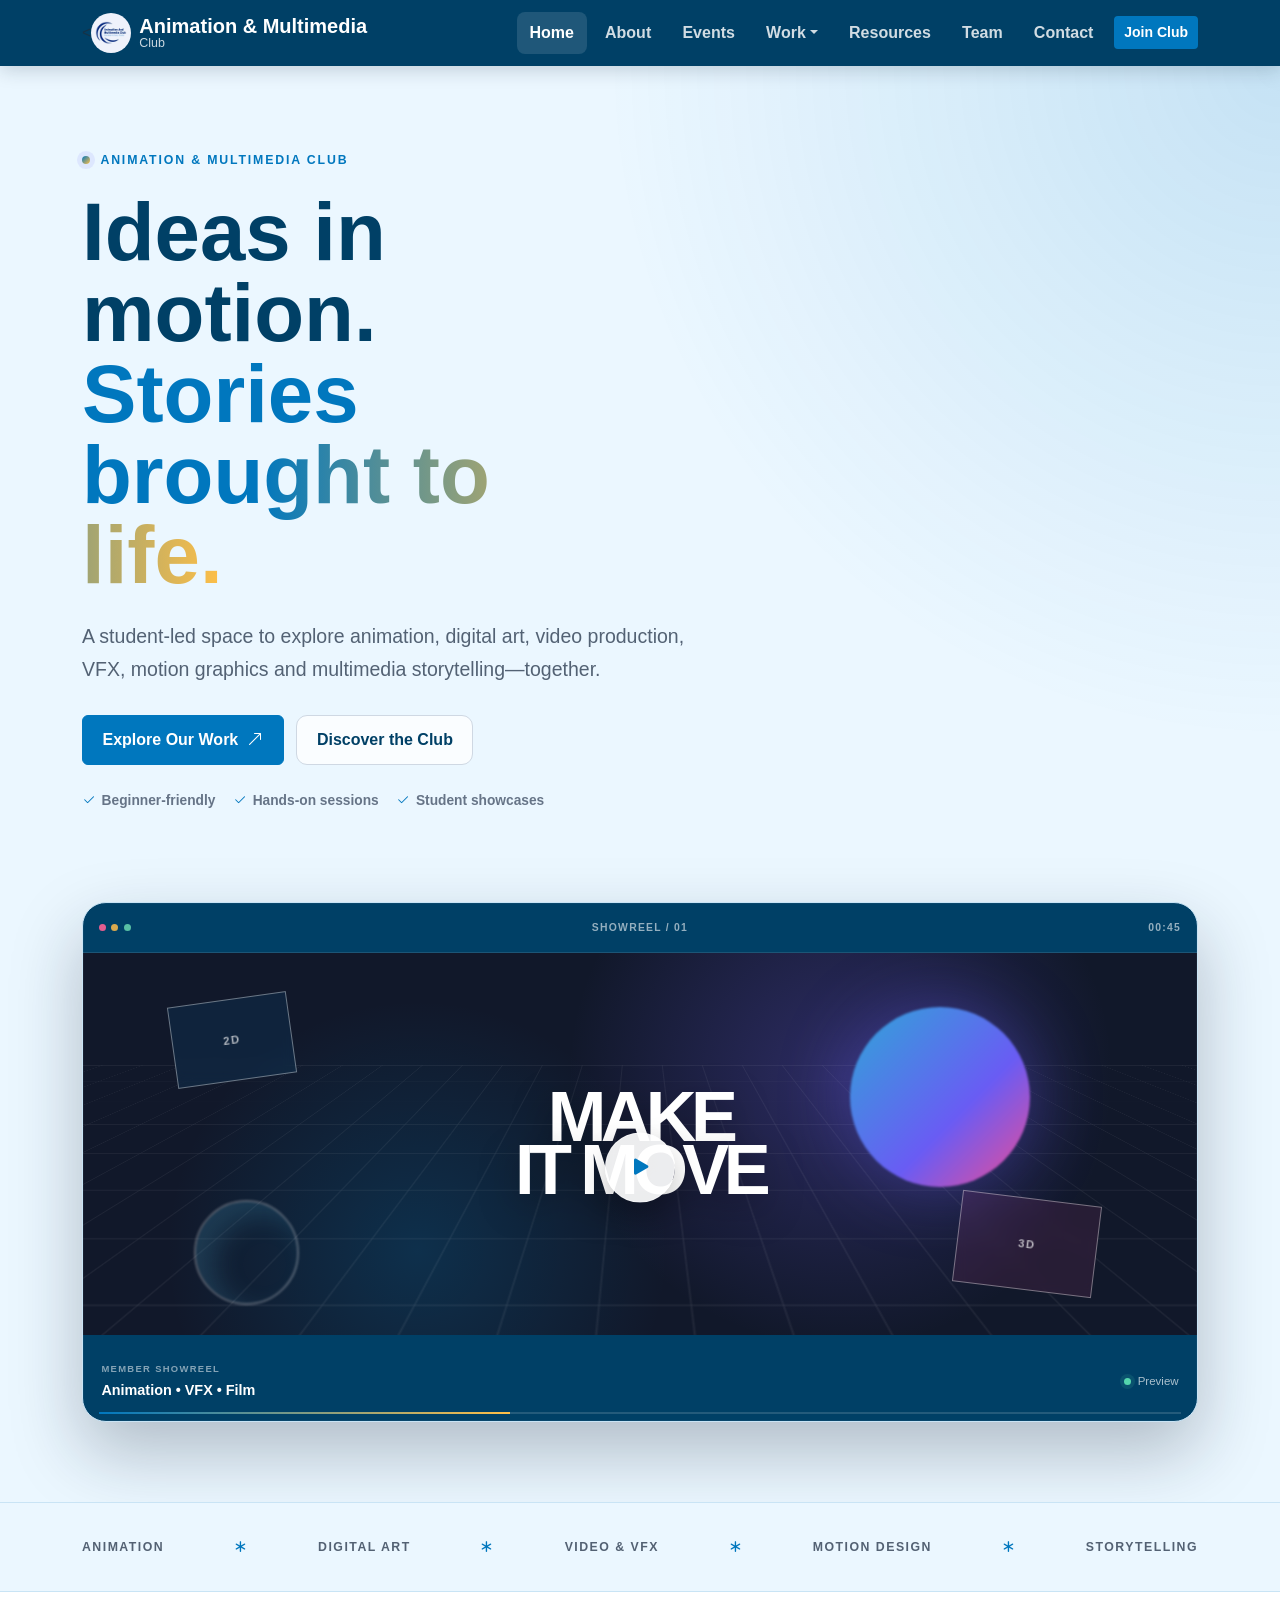
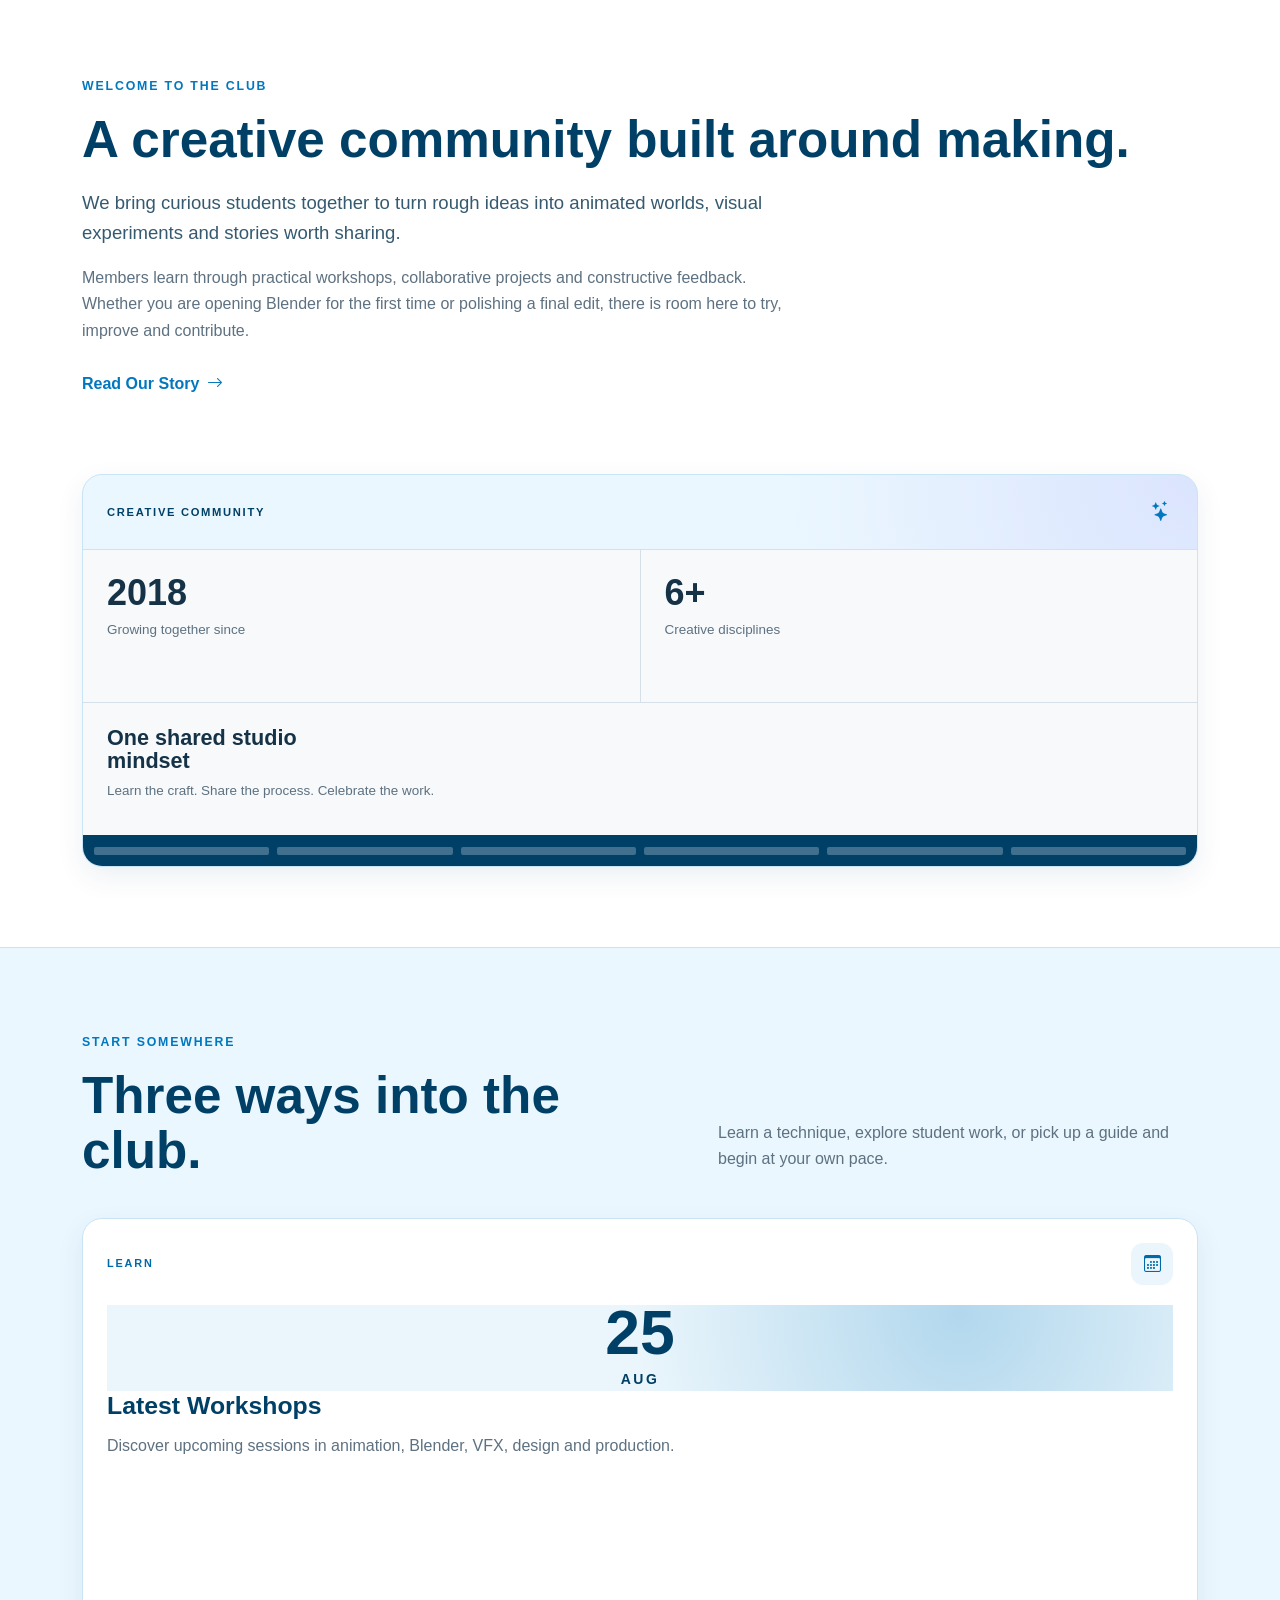
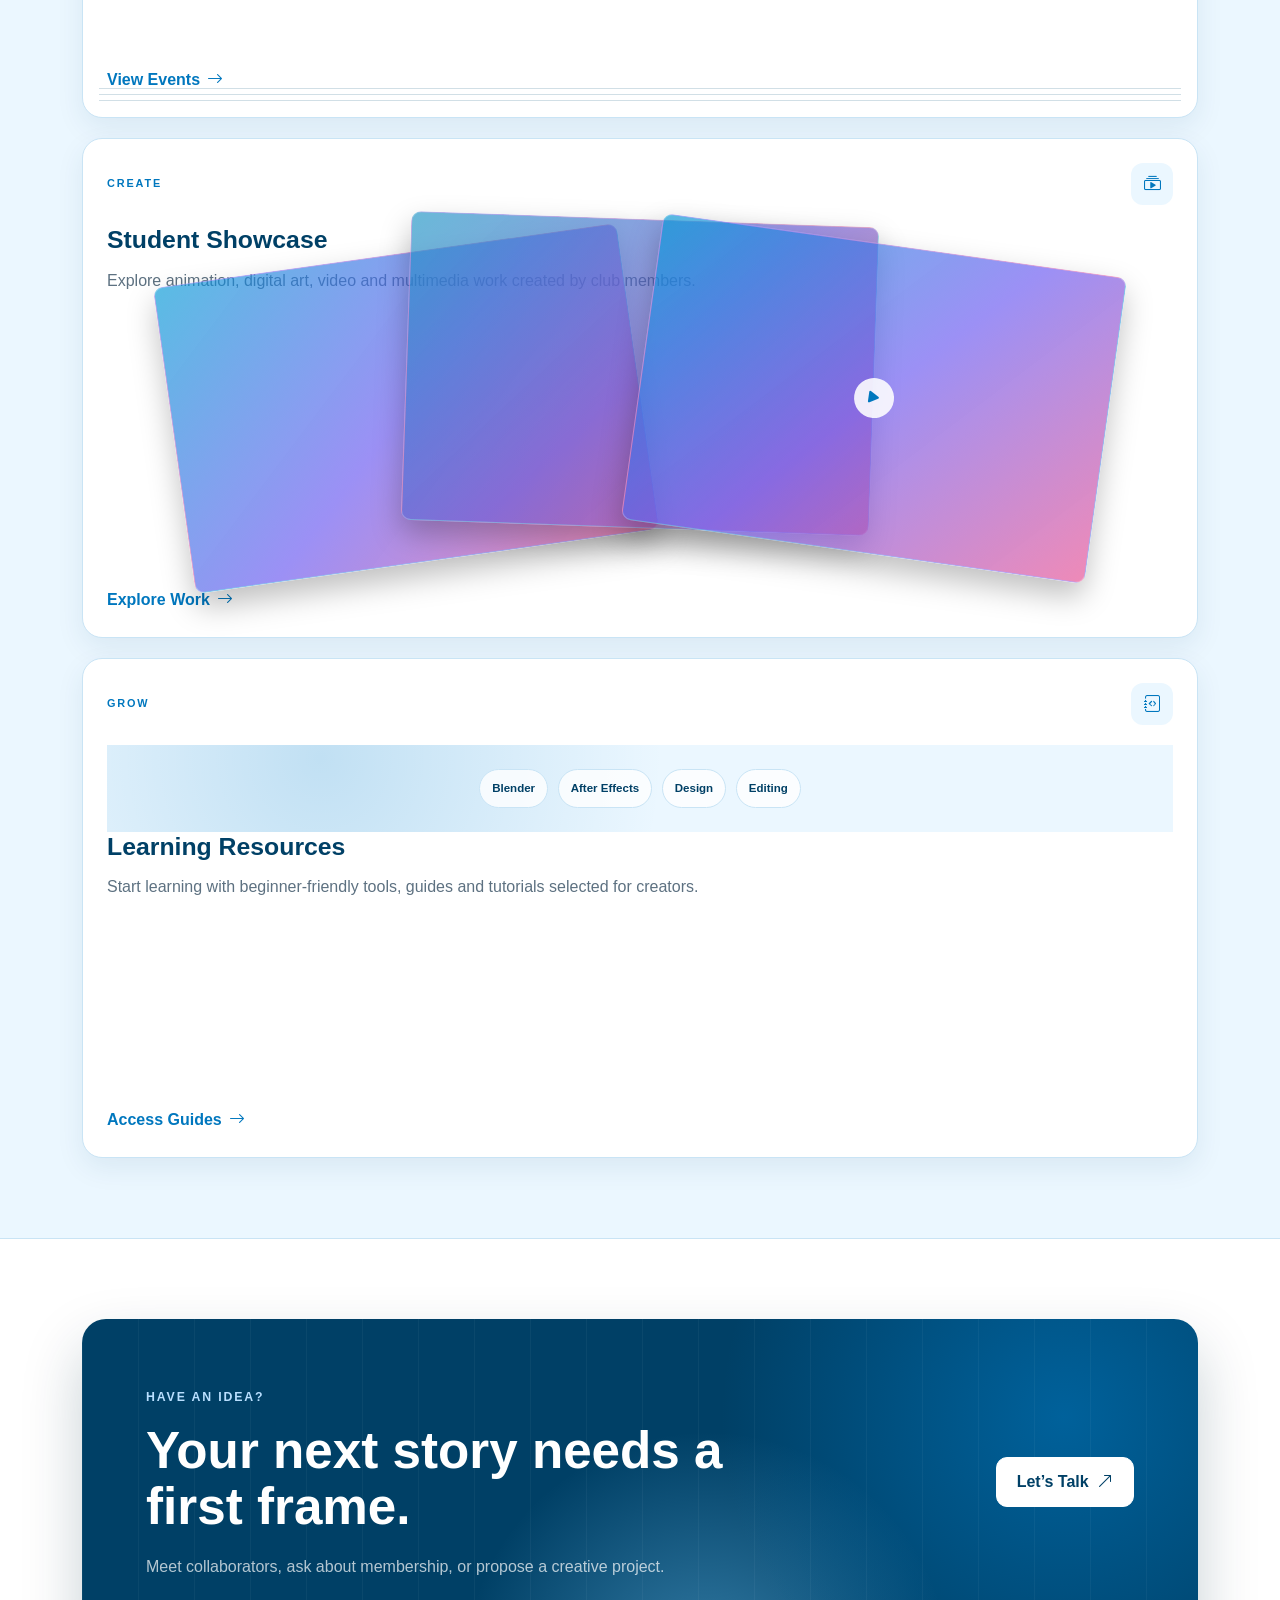
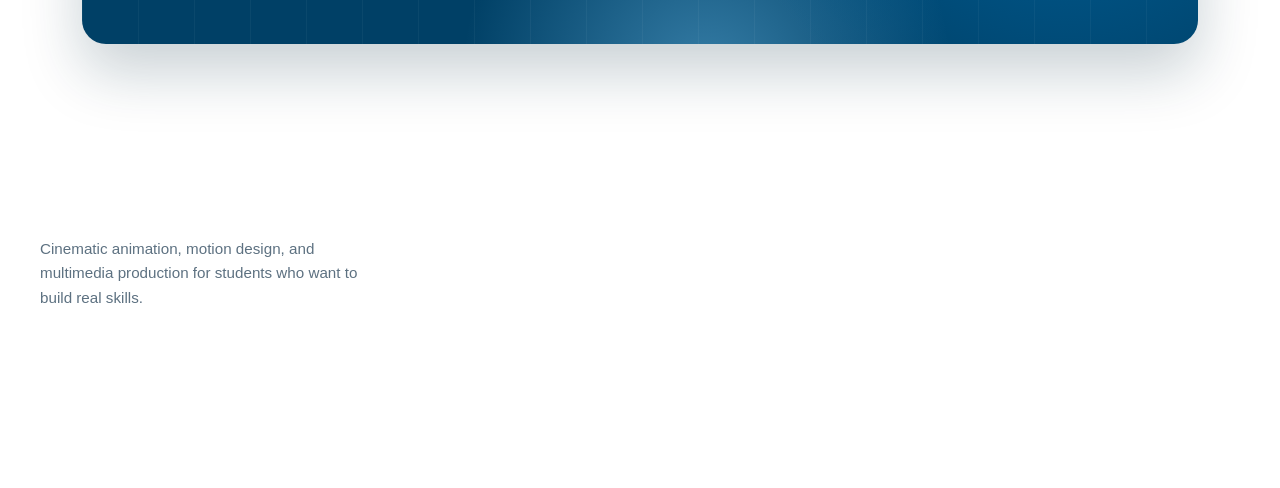
==== index.html @ a6edb726 "Rename homepage.html to index.html" ====
<!doctype html>
<html lang="en">

<head>
  <meta charset="utf-8">
  <meta name="viewport" content="width=device-width, initial-scale=1">
  <meta name="description" content="Create, learn, collaborate and showcase with the Animation & Multimedia Club.">
  <meta name="theme-color" content="#092d40">
  <title>Animation & Multimedia Club | Home</title>

  <link href="https://cdn.jsdelivr.net/npm/bootstrap@5.3.8/dist/css/bootstrap.min.css" rel="stylesheet">
  <link rel="stylesheet" href="https://cdn.jsdelivr.net/npm/bootstrap-icons@1.13.1/font/bootstrap-icons.min.css">
  <link rel="stylesheet" href="css/style.css">
</head>

<body class="member-a-page" data-page="home">
  <a class="skip-link" href="#main-content">Skip to main content</a>

 <body data-page="team">
  <nav class="navbar navbar-expand-lg navbar-dark club-navbar sticky-top">
    <div class="container">
      <<a class="navbar-brand d-flex align-items-center gap-2" href="homepage.html">
        <img src="images/logo.jpeg" alt="Logo"
          style="height: 40px; width: 40px; border-radius: 50%; object-fit: cover;">
        <span><strong>Animation &amp; Multimedia</strong><small class="d-block">Club</small></span>
        </a>

        <button class="navbar-toggler" type="button" data-bs-toggle="collapse" data-bs-target="#mainNavbar"
          aria-controls="mainNavbar" aria-expanded="false" aria-label="Toggle navigation">
          <span class="navbar-toggler-icon"></span>
        </button>
        <div class="collapse navbar-collapse" id="mainNavbar">
          <ul class="navbar-nav ms-auto align-items-lg-center">
            <li class="nav-item"><a class="nav-link active" aria-current="page" href="homepage.html">Home</a></li>
            <li class="nav-item"><a class="nav-link" href="about.html">About</a></li>
            <li class="nav-item"><a class="nav-link" href="events.html">Events</a></li>

            <li class="nav-item dropdown">
              <a class="nav-link dropdown-toggle" href="#" role="button" data-bs-toggle="dropdown"
                aria-expanded="false">Work</a>
              <ul class="dropdown-menu">
                <li><a class="dropdown-item" href="gallery.html">Gallery</a></li>
                <li><a class="dropdown-item" href="showcase.html">Showcase</a></li>
                <li><a class="dropdown-item" href="projects.html">Projects</a></li>
                <li><a class="dropdown-item" href="design.html">Design</a></li>
              </ul>
            </li>

            <li class="nav-item"><a class="nav-link" href="resources.html">Resources</a></li>
            <li class="nav-item"><a class="nav-link" href="team.html">Team</a></li>
            <li class="nav-item"><a class="nav-link" href="contact.html">Contact</a></li>
            <li class="nav-item ms-lg-2">
              <a class="btn btn-accent btn-sm" href="joinClub.html">Join Club</a>
            </li>
          </ul>
        </div>
    </div>
  </nav>

  <main id="main-content">
    <header class="home-hero">
      <div class="container hero-grid">
        <div class="hero-copy ma-reveal">
          <span class="ma-eyebrow"><span class="eyebrow-dot" aria-hidden="true"></span> Animation &amp; Multimedia
            Club</span>
          <h1>Ideas in motion.<br><span class="gradient-ink">Stories brought to life.</span></h1>
          <p class="hero-lede">A student-led space to explore animation, digital art, video production, VFX, motion
            graphics and multimedia storytelling—together.</p>
          <div class="hero-actions">
            <a class="btn ma-btn-primary" href="gallery.html">Explore Our Work <i class="bi bi-arrow-up-right"
                aria-hidden="true"></i></a>
            <a class="btn ma-btn-secondary" href="about.html">Discover the Club</a>
          </div>
          <ul class="hero-pill-list" aria-label="What the club offers">
            <li><i class="bi bi-check2" aria-hidden="true"></i> Beginner-friendly</li>
            <li><i class="bi bi-check2" aria-hidden="true"></i> Hands-on sessions</li>
            <li><i class="bi bi-check2" aria-hidden="true"></i> Student showcases</li>
          </ul>
        </div>

        <div class="showreel-shell ma-reveal" aria-label="Club showreel preview">
          <div class="showreel-topbar">
            <div class="window-dots" aria-hidden="true"><span></span><span></span><span></span></div>
            <span>SHOWREEL / 01</span>
            <span>00:45</span>
          </div>
          <div class="showreel-stage" aria-hidden="true">
            <div class="stage-grid"></div>
            <div class="motion-orb motion-orb-one"></div>
            <div class="motion-orb motion-orb-two"></div>
            <div class="motion-frame motion-frame-one"><span>2D</span></div>
            <div class="motion-frame motion-frame-two"><span>3D</span></div>
            <div class="motion-title">MAKE<br>IT MOVE</div>
          </div>
          <button class="showreel-play" type="button" data-bs-toggle="modal" data-bs-target="#showreelModal"
            aria-label="Open showreel preview">
            <i class="bi bi-play-fill" aria-hidden="true"></i>
          </button>
          <div class="showreel-caption">
            <div>
              <span class="caption-label">MEMBER SHOWREEL</span>
              <strong>Animation • VFX • Film</strong>
            </div>
            <span class="showreel-status"><span aria-hidden="true"></span> Preview</span>
          </div>
          <div class="showreel-progress" aria-hidden="true"><span></span></div>
        </div>
      </div>
    </header>

    <section class="discipline-band" aria-label="Creative disciplines">
      <div class="container discipline-list">
        <span>Animation</span><i class="bi bi-asterisk" aria-hidden="true"></i>
        <span>Digital Art</span><i class="bi bi-asterisk" aria-hidden="true"></i>
        <span>Video &amp; VFX</span><i class="bi bi-asterisk" aria-hidden="true"></i>
        <span>Motion Design</span><i class="bi bi-asterisk" aria-hidden="true"></i>
        <span>Storytelling</span>
      </div>
    </section>

    <section class="ma-section club-intro" aria-labelledby="intro-title">
      <div class="container intro-grid">
        <div class="intro-copy ma-reveal">
          <span class="ma-eyebrow">Welcome to the club</span>
          <h2 id="intro-title">A creative community built around making.</h2>
          <p class="intro-lead">We bring curious students together to turn rough ideas into animated worlds, visual
            experiments and stories worth sharing.</p>
          <p>Members learn through practical workshops, collaborative projects and constructive feedback. Whether you
            are opening Blender for the first time or polishing a final edit, there is room here to try, improve and
            contribute.</p>
          <a class="ma-text-link" href="about.html">Read Our Story <i class="bi bi-arrow-right"
              aria-hidden="true"></i></a>
        </div>

        <div class="story-panel ma-reveal" aria-label="Club at a glance">
          <div class="story-panel-heading">
            <span>CREATIVE COMMUNITY</span>
            <i class="bi bi-stars" aria-hidden="true"></i>
          </div>
          <div class="story-stat-grid">
            <div class="story-stat">
              <strong>2018</strong>
              <span>Growing together since</span>
            </div>
            <div class="story-stat">
              <strong>6+</strong>
              <span>Creative disciplines</span>
            </div>
            <div class="story-stat story-stat-wide">
              <strong>One shared studio mindset</strong>
              <span>Learn the craft. Share the process. Celebrate the work.</span>
            </div>
          </div>
          <div class="story-filmstrip" aria-hidden="true">
            <span></span><span></span><span></span><span></span><span></span><span></span>
          </div>
        </div>
      </div>
    </section>

    <section class="ma-section quick-links-section" aria-labelledby="quick-links-title">
      <div class="container">
        <div class="section-heading-row ma-reveal">
          <div>
            <span class="ma-eyebrow">Start somewhere</span>
            <h2 id="quick-links-title">Three ways into the club.</h2>
          </div>
          <p>Learn a technique, explore student work, or pick up a guide and begin at your own pace.</p>
        </div>

        <div class="quick-link-grid">
          <a class="quick-link-card quick-link-learn ma-reveal" href="events.html">
            <div class="quick-card-top">
              <span class="quick-card-label">LEARN</span>
              <span class="quick-card-icon" aria-hidden="true"><i class="bi bi-calendar3"></i></span>
            </div>
            <div class="quick-card-visual quick-card-visual-learn" aria-hidden="true">
              <span>25</span><small>AUG</small>
              <div class="visual-lines"><i></i><i></i><i></i></div>
            </div>
            <h3>Latest Workshops</h3>
            <p>Discover upcoming sessions in animation, Blender, VFX, design and production.</p>
            <span class="quick-card-cta">View Events <i class="bi bi-arrow-right" aria-hidden="true"></i></span>
          </a>

          <a class="quick-link-card quick-link-create ma-reveal" href="gallery.html">
            <div class="quick-card-top">
              <span class="quick-card-label">CREATE</span>
              <span class="quick-card-icon" aria-hidden="true"><i class="bi bi-collection-play"></i></span>
            </div>
            <div class="quick-card-visual quick-card-visual-create" aria-hidden="true">
              <div class="gallery-frame frame-a"></div>
              <div class="gallery-frame frame-b"></div>
              <div class="gallery-frame frame-c"><i class="bi bi-play-fill"></i></div>
            </div>
            <h3>Student Showcase</h3>
            <p>Explore animation, digital art, video and multimedia work created by club members.</p>
            <span class="quick-card-cta">Explore Work <i class="bi bi-arrow-right" aria-hidden="true"></i></span>
          </a>

          <a class="quick-link-card quick-link-grow ma-reveal" href="resources.html">
            <div class="quick-card-top">
              <span class="quick-card-label">GROW</span>
              <span class="quick-card-icon" aria-hidden="true"><i class="bi bi-journal-code"></i></span>
            </div>
            <div class="quick-card-visual quick-card-visual-grow" aria-hidden="true">
              <span class="tool-chip">Blender</span>
              <span class="tool-chip">After Effects</span>
              <span class="tool-chip">Design</span>
              <span class="tool-chip">Editing</span>
            </div>
            <h3>Learning Resources</h3>
            <p>Start learning with beginner-friendly tools, guides and tutorials selected for creators.</p>
            <span class="quick-card-cta">Access Guides <i class="bi bi-arrow-right" aria-hidden="true"></i></span>
          </a>
        </div>
      </div>
    </section>

    <section class="ma-section final-cta-section">
      <div class="container">
        <div class="final-cta ma-reveal">
          <div>
            <span class="ma-eyebrow ma-eyebrow-light">Have an idea?</span>
            <h2>Your next story needs a first frame.</h2>
            <p>Meet collaborators, ask about membership, or propose a creative project.</p>
          </div>
          <a class="btn ma-btn-light" href="contact.html">Let’s Talk <i class="bi bi-arrow-up-right"
              aria-hidden="true"></i></a>
        </div>
      </div>
    </section>
  </main>

  <footer>

    <div class="footer-grid">
      <div>
        <div class="footer-logo">Animation & Multimedia Club</div>
        <p class="footer-tagline">Cinematic animation, motion design, and multimedia production for students who want to
          build real skills.</p>
      </div>
      <div class="footer-col">
        <h4>Club</h4>
        <ul>
          <li><a href="team.html">Team</a></li>
          <li><a href="events.html">Events</a></li>
          <li><a href="projects.html">Projects</a></li>
        </ul>
      </div>
      <div class="footer-col">
        <h4>Resources</h4>
        <ul>
          <li><a href="resources.html">Resources</a></li>
          <li><a href="design.html">Design</a></li>
          <li><a href="gallery.html">Gallery</a></li>
        </ul>
      </div>
      <div class="footer-col">
        <h4>Legal</h4>
        <ul>
          <li><a href="privacyPolicy.html">Privacy Policy</a></li>
          <li><a href="termsOfService.html">Terms of Service</a></li>
          <li><a href="contact.html">Contact</a></li>
        </ul>
      </div>
    </div>

    <div class="container d-flex flex-column flex-md-row justify-content-between align-items-md-center gap-3">
      <p class="mb-0">© 2026 Animation &amp; Multimedia Club. All rights reserved.</p>
      <div><a href="https://github.com" aria-label="GitHub"><i class="bi bi-github"></i></a><a
          href="https://www.instagram.com" aria-label="Instagram"><i class="bi bi-instagram"></i></a><a
          href="https://www.linkedin.com" aria-label="LinkedIn"><i class="bi bi-linkedin"></i></a></div>
    </div>
  </footer>

  <div class="modal fade showreel-modal" id="showreelModal" tabindex="-1" aria-labelledby="showreelModalLabel"
    aria-hidden="true">
    <div class="modal-dialog modal-lg modal-dialog-centered">
      <div class="modal-content">
        <div class="modal-header">
          <div>
            <span class="ma-eyebrow">Club showreel</span>
            <h2 class="modal-title fs-4 mt-1" id="showreelModalLabel">The next reel is rendering.</h2>
          </div>
          <button type="button" class="btn-close" data-bs-dismiss="modal" aria-label="Close"></button>
        </div>
        <div class="modal-body">
          <div class="showreel-placeholder" role="img" aria-label="Animated showreel placeholder for future club video">
            <div class="placeholder-mark"><i class="bi bi-camera-reels" aria-hidden="true"></i></div>
            <p><strong>Member projects will play here.</strong><br>This preview is ready for a club-owned showreel when
              the final video is available.</p>
          </div>
        </div>
      </div>
    </div>
  </div>

  <script src="https://code.jquery.com/jquery-3.7.1.min.js"></script>
  <script src="https://cdn.jsdelivr.net/npm/bootstrap@5.3.8/dist/js/bootstrap.bundle.min.js"></script>
  <script src="js/member-a.js"></script>
</body>

</html>
---- css/style.css ----
/* CSS Variables & Theme */
:root {
  --dominant: #ebf7ff;
  --secondary: #004066;
  --accent: #0077be;
  --white: #ffffff;
  --text: #163247;
  --muted: #5d7181;
  --border: #c9e4f5;
  --shadow: 0 14px 38px rgba(0, 64, 102, 0.12);
}

* {
  box-sizing: border-box;
}

html {
  scroll-behavior: smooth;
}

body {
  margin: 0;
  font-family: Arial, Helvetica, sans-serif;
  background: var(--white);
  color: var(--text);
  line-height: 1.65;
}

h1, h2, h3 {
  color: var(--secondary);
  font-weight: 700;
}

a {
  color: var(--accent);
}

/* Navigation & Branding */
.club-navbar {
  background: var(--secondary);
  box-shadow: 0 4px 18px rgba(0, 32, 51, 0.18);
}

.navbar-brand {
  color: var(--white);
  line-height: 1.05;
}

.navbar-brand:hover,
.navbar-brand:focus {
  color: var(--white);
}

.navbar-brand small {
  font-size: 0.78rem;
  opacity: 0.8;
}

.brand-mark {
  width: 44px;
  height: 44px;
  border-radius: 12px;
  background: var(--accent);
  display: grid;
  place-items: center;
  color: var(--white);
  font-size: 1.35rem;
  font-weight: 800;
  box-shadow: inset 0 0 0 2px rgba(255, 255, 255, 0.18);
}

.club-navbar .nav-link {
  color: rgba(255, 255, 255, 0.82);
  font-weight: 600;
  margin-left: 0.35rem;
  border-radius: 8px;
  padding-inline: 0.8rem !important;
}

.club-navbar .nav-link:hover,
.club-navbar .nav-link:focus,
.club-navbar .nav-link.active {
  color: var(--white);
  background: rgba(255, 255, 255, 0.12);
}

/* Page Hero & Layout */
.page-hero {
  background:
    radial-gradient(circle at top right, rgba(0, 119, 190, 0.16), transparent 35%),
    var(--dominant);
  border-bottom: 1px solid var(--border);
}

.page-hero .lead {
  color: #355a70;
  max-width: 760px;
}

.eyebrow {
  color: var(--accent);
  font-size: 0.83rem;
  font-weight: 800;
  letter-spacing: 0.12em;
}

.hero-art-card {
  background: var(--secondary);
  color: var(--white);
  border-radius: 22px;
  padding: 1.4rem;
  display: flex;
  gap: 1rem;
  align-items: center;
  box-shadow: var(--shadow);
}

.hero-art-card i {
  width: 58px;
  height: 58px;
  flex: 0 0 58px;
  display: grid;
  place-items: center;
  border-radius: 16px;
  background: var(--accent);
  font-size: 1.6rem;
}

.hero-art-card p {
  color: rgba(255, 255, 255, 0.82);
}

.section-space {
  padding: 5rem 0;
}

.section-soft {
  background: var(--dominant);
}

.section-heading {
  max-width: 760px;
  margin-bottom: 2rem;
}

.section-heading.text-center {
  margin-left: auto;
  margin-right: auto;
}

.section-heading p {
  color: var(--muted);
}

.mission-card {
  max-width: 950px;
  margin: 0 auto;
  background: var(--white);
  border: 1px solid var(--border);
  border-left: 6px solid var(--accent);
  border-radius: 20px;
  padding: 2rem;
  display: flex;
  align-items: flex-start;
  gap: 1.4rem;
  box-shadow: var(--shadow);
}

<<<<<<< HEAD
=======
/* Center third item in Why Join section on tablet only */
@media (min-width: 768px) and (max-width: 991.98px) {
  .row > .col-lg-4:last-child {
    margin-left: calc(33.333% - 0.5rem) !important;
  }
}

>>>>>>> origin/main
.photo-grid {
  display: grid;
  grid-template-columns: repeat(3, minmax(0, 1fr));
  gap: 1.2rem;
  margin-top: 1.5rem;
}

.photo-card {
  background: var(--white);
  border: 1px solid var(--border);
  border-radius: 18px;
  overflow: hidden;
  box-shadow: 0 12px 28px rgba(0, 64, 102, 0.08);
}

.photo-card img {
  display: block;
  width: 100%;
  height: 260px;
  object-fit: cover;
}

.photo-card figcaption {
  padding: 0.9rem 1rem 1rem;
  font-weight: 700;
  color: var(--secondary);
  background: var(--white);
}

.mission-icon {
  width: 64px;
  height: 64px;
  flex: 0 0 64px;
  border-radius: 18px;
  background: var(--dominant);
  display: grid;
  place-items: center;
  color: var(--accent);
  font-size: 1.8rem;
}

.timeline {
  position: relative;
  padding-left: 1rem;
}

.timeline::before {
  content: "";
  position: absolute;
  top: 0;
  bottom: 0;
  left: 64px;
  width: 2px;
  background: var(--border);
}

.timeline-item {
  display: grid;
  grid-template-columns: 96px 1fr;
  gap: 1.25rem;
  margin-bottom: 2rem;
  position: relative;
}

.timeline-year {
  width: 64px;
  height: 64px;
  border-radius: 50%;
  background: var(--accent);
  color: var(--white);
  display: grid;
  place-items: center;
  font-weight: 800;
  z-index: 1;
  box-shadow: 0 8px 20px rgba(0, 119, 190, 0.2);
}

.timeline-item h3 {
  font-size: 1.15rem;
  margin-bottom: 0.35rem;
}

.timeline-item p {
  margin: 0;
  color: var(--muted);
}

/* Cards & Components */
.member-card,
.event-card,
.tutorial-card {
  background: var(--white);
  border: 1px solid var(--border);
  border-radius: 20px;
  box-shadow: 0 10px 28px rgba(0, 64, 102, 0.08);
  transition: transform 0.25s ease, box-shadow 0.25s ease;
  overflow: hidden;
}

.member-card:hover,
.event-card:hover,
.tutorial-card:hover {
  transform: translateY(-5px);
  box-shadow: var(--shadow);
}

.member-card {
  padding: 1.7rem;
  text-align: center;
}

.member-avatar {
  width: 92px;
  height: 92px;
  border-radius: 24px;
  margin: 0 auto 1rem;
  display: grid;
  place-items: center;
  background: var(--dominant);
  color: var(--secondary);
  border: 2px solid var(--border);
  font-size: 1.7rem;
  font-weight: 800;
}

.logo-avatar {
  width: 50px;
  height: 50px;
  border-radius: 50px;
  margin: 0 auto 1rem;
  display: grid;
  place-items: center;
  background: var(--dominant);
  color: var(--secondary);
  border: 2px solid var(--border);
}

.member-role {
  color: var(--accent);
  font-weight: 700;
}

.member-tags {
  display: flex;
  gap: 0.45rem;
  justify-content: center;
  flex-wrap: wrap;
}

.member-tags span,
.event-category {
  background: var(--dominant);
  color: var(--secondary);
  border: 1px solid var(--border);
  border-radius: 999px;
  padding: 0.25rem 0.65rem;
  font-size: 0.78rem;
  font-weight: 700;
}

.member-scroll-wrapper {
  position: relative;
  display: flex;
  align-items: center;
  gap: 15px;
}

.member-scroll {
  display: flex;
  gap: 25px;
  overflow-x: auto;
  scroll-behavior: smooth;
  padding: 20px 5px 30px;
  scroll-snap-type: x mandatory;
  scrollbar-width: none;
}

.member-scroll::-webkit-scrollbar {
  display: none;
}

.member-slide {
  flex: 0 0 calc((90% - 17px) / 4);
  scroll-snap-align: start;
}

.member-slide .member-card {
  height: 100%;
}

.scroll-btn {
  width: 48px;
  height: 48px;
  flex-shrink: 0;
  border: none;
  border-radius: 50%;
  background-color: var(--secondary);
  color: white;
  font-size: 24px;
  font-weight: bold;
  cursor: pointer;
  transition: 0.2s;
}

.scroll-btn:hover {
  background-color: var(--accent);
  transform: scale(1.08);
}

/* Button Styles */
.btn-accent {
  background: var(--accent);
  color: var(--white);
  border: 2px solid var(--accent);
  font-weight: 700;
}

.btn-accent:hover,
.btn-accent:focus {
  background: #005f99;
  border-color: #005f99;
  color: var(--white);
}

.btn-outline-accent {
  background: transparent;
  color: var(--secondary);
  border: 2px solid var(--accent);
  font-weight: 700;
}

.btn-outline-accent:hover,
.btn-outline-accent:focus {
  background: var(--accent);
  color: var(--white);
}

.event-filters {
  padding: 0.35rem 0;
}

.filter-btn {
  border: 1px solid var(--border);
  background: var(--white);
  color: var(--secondary);
  border-radius: 999px;
  padding: 0.55rem 1rem;
  font-weight: 700;
}

.filter-btn:hover,
.filter-btn:focus,
.filter-btn.active {
  background: var(--secondary);
  border-color: var(--secondary);
  color: var(--white);
}

.event-card {
  display: grid;
  grid-template-columns: 110px 1fr;
}

.event-card.about-activity-card {
  display: block;
  grid-template-columns: none;
}

.event-date {
  background: var(--secondary);
  color: var(--white);
  min-height: 100%;
  display: flex;
  flex-direction: column;
  justify-content: center;
  align-items: center;
}

.event-date span {
  font-size: 2.2rem;
  font-weight: 800;
  line-height: 1;
}

.event-date small {
  margin-top: 0.35rem;
  letter-spacing: 0.12em;
  font-weight: 700;
}

.event-card-body {
  padding: 1.5rem;
}

.event-card-body h3 {
  font-size: 1.25rem;
  margin-top: 0.85rem;
}

.event-meta {
  list-style: none;
  padding: 0;
  margin: 1rem 0;
  color: var(--muted);
}

.event-meta li+li {
  margin-top: 0.35rem;
}

.event-meta i {
  width: 22px;
  color: var(--accent);
}

/* Activity Cards */
.about-activity-card {
  display: block;
  position: relative;
  overflow: hidden;
  grid-template-columns: none;
  transition: transform 0.25s ease, box-shadow 0.25s ease;
}

.about-activity-card .event-card-body {
  position: relative;
  display: flex;
  flex-direction: column;
  justify-content: flex-end;
  align-items: center;
  min-height: 260px;
  padding: 3.25rem 1.25rem 1.25rem;
  background: linear-gradient(180deg, rgba(0, 21, 38, 0.08), rgba(0, 21, 38, 0.72));
  z-index: 1;
}

.about-activity-card .activity-preview {
  position: absolute;
  inset: 0;
  width: 100%;
  height: 100%;
  object-fit: cover;
  object-position: center;
  opacity: 0;
  transition: opacity 0.25s ease, transform 0.25s ease;
}

.about-activity-card:hover .activity-preview,
.about-activity-card:focus-within .activity-preview {
  opacity: 1;
  transform: scale(1.04);
}

.about-activity-card .activity-copy {
  position: relative;
  z-index: 1;
  color: var(--white);
  margin-top: auto;
  max-width: 100%;
  text-align: center;
  transition: opacity 0.2s ease;
}

.about-activity-card:hover .activity-copy,
.about-activity-card:focus-within .activity-copy {
  opacity: 0;
}

.about-activity-card h3,
.about-activity-card p {
  color: var(--white);
}

.about-activity-card .event-date {
  position: absolute;
  top: 1rem;
  left: 1rem;
  z-index: 2;
  min-height: auto;
  width: 72px;
  height: 72px;
  padding: 0.5rem;
  border-radius: 12px;
  box-shadow: 0 8px 20px rgba(0, 64, 102, 0.15);
}

.about-activity-card .event-date span {
  font-size: 1.5rem;
  line-height: 1;
}

.about-activity-card .event-date small {
  margin-top: 0.2rem;
  letter-spacing: 0.08em;
  font-size: 0.56rem;
}

.empty-state {
  border: 1px dashed var(--accent);
  border-radius: 14px;
  padding: 1.2rem;
  text-align: center;
  color: var(--muted);
  background: var(--dominant);
}

<<<<<<< HEAD
/* Tutorials & Video Covers */
=======
/* Tutorial Cards & Preview */
.tutorial-thumb {
  position: relative;
  min-height: 210px;
  background:
    linear-gradient(135deg, rgba(0, 64, 102, 0.96), rgba(0, 119, 190, 0.78)),
    var(--secondary);
  color: var(--white);
  display: flex;
  flex-direction: column;
  justify-content: center;
  align-items: center;
  gap: 0.75rem;
  overflow: hidden;
}

.tutorial-thumb .tutorial-preview {
  position: absolute;
  inset: 0;
  width: 100%;
  height: 100%;
  object-fit: cover;
  opacity: 0;
  transform: scale(1.06);
  transition: opacity 0.25s ease;
  pointer-events: none;
  z-index: 1;
}

.tutorial-card:hover .tutorial-thumb .tutorial-preview,
.tutorial-card:focus-within .tutorial-thumb .tutorial-preview {
  opacity: 1;
}

.tutorial-thumb i,
.tutorial-thumb span {
  position: relative;
  z-index: 2;
  transition: opacity 0.25s ease;
}

.tutorial-card:hover .tutorial-thumb i,
.tutorial-card:hover .tutorial-thumb span,
.tutorial-card:focus-within .tutorial-thumb i,
.tutorial-card:focus-within .tutorial-thumb span {
  opacity: 0.18;
}

.tutorial-thumb i {
  font-size: 3.4rem;
}

.tutorial-thumb span {
  letter-spacing: 0.12em;
  font-weight: 800;
}

.club-footer {
  background: #06283c;
  color: var(--white);
}

.club-footer p {
  color: rgba(255, 255, 255, 0.72);
}

.club-footer a {
  color: var(--white);
  font-size: 1.35rem;
  margin-left: 1rem;
}

.club-footer a:hover,
.club-footer a:focus {
  color: #7fd1ff;
}

.modal-content {
  border: 0;
  border-radius: 18px;
  overflow: hidden;
}

.modal-header {
  background: var(--dominant);
}

.toast-header i {
  color: var(--accent);
}

.reveal {
  opacity: 0;
  transform: translateY(16px);
  transition: opacity 0.55s ease, transform 0.55s ease;
}

.reveal.visible {
  opacity: 1;
  transform: translateY(0);
}

:focus-visible {
  outline: 3px solid #ffbf47;
  outline-offset: 3px;
}

@media (max-width: 767.98px) {
  .section-space {
    padding: 3.5rem 0;
  }

  .mission-card {
    flex-direction: column;
  }

  .timeline::before {
    left: 31px;
  }

  .timeline-item {
    grid-template-columns: 74px 1fr;
  }

  .event-card {
    grid-template-columns: 1fr;
  }

  .event-date {
    min-height: auto;
    padding: 1rem;
    flex-direction: row;
    gap: 0.5rem;
  }

  .event-date span {
    font-size: 1.6rem;
  }

  .event-date small {
    margin-top: 0;
  }

  .club-navbar .nav-link {
    margin-left: 0;
    margin-top: 0.25rem;
  }
}

@media (prefers-reduced-motion: reduce) {
  *, *::before, *::after {
    scroll-behavior: auto !important;
    transition: none !important;
    animation: none !important;
  }

  .reveal {
    opacity: 1;
    transform: none;
  }
}

/*.tutorial-thumb {
  position: relative;
  min-height: 210px;
  background:
    linear-gradient(135deg, rgba(0, 64, 102, 0.96), rgba(0, 119, 190, 0.78)),
    var(--secondary);
  color: var(--white);
  display: flex;
  flex-direction: column;
  justify-content: center;
  align-items: center;
  gap: 0.75rem;
  overflow: hidden;
}*/

>>>>>>> origin/main
.tutorial-thumb {
  position: relative;
  width: 100%;
  aspect-ratio: 16 / 9;
  overflow: hidden;
  background-color: transparent;
}

.tutorial-thumb img.video-cover,
.tutorial-thumb img {
  width: 100%;
  height: 100%;
  object-fit: cover;
  object-position: center;
  display: block;
}

.video-cover {
  position: absolute;
  inset: 0;
  width: 100%;
  height: 100%;
  object-fit: cover;
}

.tutorial-thumb .tutorial-preview {
  position: absolute;
  inset: 0;
  width: 100%;
  height: 100%;
  object-fit: cover;
  opacity: 0;
  transform: scale(1.06);
  transition: opacity 0.25s ease;
  pointer-events: none;
  z-index: 1;
}

.tutorial-card:hover .tutorial-thumb .tutorial-preview,
.tutorial-card:focus-within .tutorial-thumb .tutorial-preview {
  opacity: 1;
}

.tutorial-thumb i,
.tutorial-thumb span {
  position: relative;
  z-index: 2;
  transition: opacity 0.25s ease;
}

.tutorial-card:hover .tutorial-thumb i,
.tutorial-card:hover .tutorial-thumb span,
.tutorial-card:focus-within .tutorial-thumb i,
.tutorial-card:focus-within .tutorial-thumb span {
  opacity: 0.18;
}

.tutorial-thumb i {
  font-size: 3.4rem;
}

.tutorial-thumb span {
  letter-spacing: 0.12em;
  font-weight: 800;
}

.tutorial-scroll-wrapper {
  display: flex;
  align-items: center;
  gap: 16px;
}

.tutorial-scroll {
  display: flex;
  flex: 1;
  gap: 24px;
  overflow-x: auto;
  scrollbar-width: none;
  scroll-behavior: smooth;
}

.tutorial-slide {
  flex: 0 0 calc((100% - 48px) / 3);
}

.tutorial-slide .resource-card {
  border: 2px solid #e0e0e0;
  border-radius: 12px;
  overflow: hidden;
  transition: transform 0.3s ease, box-shadow 0.3s ease, border-color 0.3s ease;
  background-color: #ffffff;
}

.tutorial-slide .tutorial-thumb {
  position: relative;
  overflow: hidden;
}

.tutorial-slide .tutorial-thumb img.video-cover {
  width: 100%;
  height: auto;
  display: block;
  transition: transform 0.4s ease;
}

.tutorial-slide .resource-card:hover {
  transform: translateY(-8px);
  border-color: #0d6efd;
  box-shadow: 0 12px 24px rgba(13, 110, 253, 0.2);
  cursor: pointer;
}

.tutorial-slide .resource-card:hover .tutorial-thumb img.video-cover {
  transform: scale(1.06);
}

.tutorial-slide .resource-card .card-body,
.tutorial-slide .resource-card .tutorial-content {
  padding: 1.25rem 1.5rem;
}

.tutorial-slide .resource-card p {
  margin-bottom: 1.25rem;
  line-height: 1.5;
}

/* Team Grid */
.team-grid {
  display: grid;
  grid-template-columns: repeat(4, 1fr);
  gap: 24px;
  max-width: 1000px;
  margin: 0 auto;
  padding: 32px 24px 64px;
}

.member-card h3 {
  font-size: 16px;
  margin-bottom: 4px;
}

.member-card .role {
  font-size: 13px;
  color: var(--accent-purple);
  margin-bottom: 14px;
}

/* Footers */
.club-footer {
  background: #06283c;
  color: var(--white);
}

.club-footer p {
  color: rgba(255, 255, 255, 0.72);
}

.club-footer a {
  color: var(--white);
  font-size: 1.35rem;
  margin-left: 1rem;
}

.club-footer a:hover,
.club-footer a:focus {
  color: #7fd1ff;
}

footer {
<<<<<<< HEAD
  background-color: #06283c;
=======
  background-color: #06283c; /* Deep club secondary color */
>>>>>>> origin/main
  color: #ffffff;
  padding: 4rem 1.5rem 2rem;
  border-top: 1px solid rgba(255, 255, 255, 0.1);
}

.footer-grid {
  max-width: 1200px;
  margin: 0 auto 3rem;
  display: grid;
  grid-template-columns: 2fr repeat(3, 1fr);
  gap: 2.5rem;
}

.footer-logo {
  font-size: 1.35rem;
  font-weight: 800;
  color: #ffffff;
  margin-bottom: 0.75rem;
  letter-spacing: -0.02em;
}

.footer-tagline {
  color: rgba(255, 255, 255, 0.7);
  font-size: 0.95rem;
  line-height: 1.6;
  max-width: 340px;
  margin: 0;
}

.footer-col h4 {
  color: #ffffff;
  font-size: 1.05rem;
  font-weight: 700;
  margin-bottom: 1.2rem;
  letter-spacing: 0.03em;
}

.footer-col ul {
  list-style: none;
  padding: 0;
  margin: 0;
}

.footer-col li {
  margin-bottom: 0.65rem;
}

.footer-col a {
  color: rgba(255, 255, 255, 0.75);
  text-decoration: none;
  font-size: 0.95rem;
  transition: color 0.2s ease, padding-left 0.2s ease;
}

.footer-col a:hover {
  color: #ebf7ff;
<<<<<<< HEAD
  padding-left: 4px;
=======
  padding-left: 4px; /* Subtle nudge on hover */
>>>>>>> origin/main
}

footer .container {
  max-width: 1200px;
  padding-top: 2rem;
  border-top: 1px solid rgba(255, 255, 255, 0.12);
}

footer p.mb-0 {
  color: rgba(255, 255, 255, 0.65);
  font-size: 0.88rem;
}

footer a[aria-label] {
  color: rgba(255, 255, 255, 0.8);
  font-size: 1.35rem;
  margin-left: 1.25rem;
  transition: color 0.2s ease, transform 0.2s ease;
  display: inline-block;
}

footer a[aria-label]:hover {
<<<<<<< HEAD
  color: #0077be;
=======
  color: #0077be; /* Accent highlight */
>>>>>>> origin/main
  transform: translateY(-2px);
}

/* Modals & UI Controls */
.modal-content {
  border: 0;
  border-radius: 18px;
  overflow: hidden;
}

.modal-header {
  background: var(--dominant);
}

.toast-header i {
  color: var(--accent);
}

.reveal {
  opacity: 0;
  transform: translateY(16px);
  transition: opacity 0.55s ease, transform 0.55s ease;
}

.reveal.visible {
  opacity: 1 !important;
  transform: translateY(0) !important;
}

:focus-visible {
  outline: 3px solid #ffbf47;
  outline-offset: 3px;
}

/* Member A Specific Styles */
.member-a-page {
  --dominant: #ebf7ff;
  --secondary: #004066;
  --accent: #0077be;
  --white: #ffffff;
  --text: #163247;
  --muted: #5d7181;
  --border: #c9e4f5;
  --shadow: 0 14px 38px rgba(0, 64, 102, 0.12);
  --ma-bg: #ebf7ff;
  --ma-surface: #ffffff;
  --ma-surface-soft: #ebf7ff;
  --ma-ink: #163247;
  --ma-ink-soft: #355a70;
  --ma-navy: #004066;
  --ma-blue: #0077be;
  --ma-violet: #0077be;
  --ma-pink: #ffbf47;
  --ma-border: #c9e4f5;
  --ma-radius: 18px;
  margin: 0;
  overflow-x: hidden;
  background: var(--white);
  color: var(--text);
  font-family: Arial, Helvetica, sans-serif;
  line-height: 1.65;
}

.member-a-page h1,
.member-a-page h2,
.member-a-page h3 {
  color: var(--secondary);
  font-weight: 750;
  letter-spacing: normal;
}

.member-a-page p {
  color: var(--muted);
}

.member-a-page a {
  text-underline-offset: 0.18em;
}

.skip-link {
  position: fixed;
  top: 0.75rem;
  left: 0.75rem;
  z-index: 2000;
  padding: 0.65rem 1rem;
  border-radius: 10px;
  background: var(--ma-surface);
  color: var(--ma-navy);
  font-weight: 700;
  transform: translateY(-160%);
  transition: transform 0.2s ease;
}

.skip-link:focus {
  transform: translateY(0);
}

.ma-navbar {
  min-height: 72px;
  border-bottom: 1px solid rgba(255, 255, 255, 0.09);
  background: rgba(9, 45, 64, 0.96);
  box-shadow: 0 8px 28px rgba(7, 28, 40, 0.16);
  backdrop-filter: blur(14px);
}

.ma-navbar .navbar-brand {
  gap: 0.75rem !important;
}

.ma-navbar .brand-mark {
  width: 42px;
  height: 42px;
  border-radius: 12px;
  background: linear-gradient(135deg, var(--ma-blue), var(--ma-violet) 62%, var(--ma-pink));
  box-shadow: inset 0 0 0 1px rgba(255, 255, 255, 0.3), 0 7px 18px rgba(0, 0, 0, 0.18);
}

.brand-copy strong {
  font-size: 0.96rem;
  letter-spacing: -0.01em;
}

.brand-copy small {
  margin-top: 0.16rem;
  color: rgba(255, 255, 255, 0.64);
  font-size: 0.7rem;
  font-weight: 700;
  letter-spacing: 0.18em;
  text-transform: uppercase;
}

.ma-navbar .nav-link {
  margin-left: 0.15rem;
  padding: 0.5rem 0.72rem !important;
  border: 1px solid transparent;
  border-radius: 10px;
  color: rgba(255, 255, 255, 0.74);
  font-size: 0.91rem;
  font-weight: 650;
  transition: color 0.2s ease, background 0.2s ease, border-color 0.2s ease;
}

.ma-navbar .nav-link:hover,
.ma-navbar .nav-link:focus,
.ma-navbar .nav-link.active {
  border-color: rgba(255, 255, 255, 0.1);
  background: rgba(255, 255, 255, 0.1);
  color: #ffffff;
}

.ma-navbar .nav-contact {
  margin-left: 0.55rem;
  border-color: rgba(255, 255, 255, 0.2);
  background: rgba(255, 255, 255, 0.08);
}

.ma-navbar .navbar-toggler {
  border-color: rgba(255, 255, 255, 0.2);
  border-radius: 10px;
}

.home-hero {
  position: relative;
  isolation: isolate;
  overflow: hidden;
  padding: 5rem 0;
  border-bottom: 1px solid var(--border);
  background:
    radial-gradient(circle at top right, rgba(0, 119, 190, 0.16), transparent 35%),
    var(--dominant);
}

.home-hero::before {
  content: "";
  position: absolute;
  inset: 0;
  z-index: -1;
  opacity: 0.08;
  background-image: radial-gradient(rgba(0, 64, 102, 0.2) 0.7px, transparent 0.7px);
  background-size: 24px 24px;
  mask-image: linear-gradient(to bottom, black, transparent 72%);
}

.hero-grid {
  display: grid;
  gap: clamp(3rem, 7vw, 6.5rem);
  align-items: center;
}

.ma-eyebrow {
  display: inline-flex;
  align-items: center;
  gap: 0.65rem;
  color: var(--ma-violet);
  font-size: 0.77rem;
  font-weight: 800;
  letter-spacing: 0.15em;
  text-transform: uppercase;
}

.eyebrow-dot {
  width: 8px;
  height: 8px;
  border-radius: 50%;
  background: linear-gradient(135deg, var(--ma-blue), var(--ma-pink));
  box-shadow: 0 0 0 5px rgba(103, 92, 244, 0.1);
}

.hero-copy h1 {
  max-width: 10.5ch;
  margin: 1.25rem 0 1.5rem;
  font-size: clamp(3rem, 6.7vw, 5.1rem);
  line-height: 0.99;
}

.gradient-ink {
  background: linear-gradient(90deg, var(--ma-blue), var(--ma-violet) 55%, var(--ma-pink));
  background-clip: text;
  -webkit-background-clip: text;
  color: transparent;
}

.hero-lede {
  max-width: 650px;
  margin-bottom: 1.8rem;
  color: #536274 !important;
  font-size: clamp(1.05rem, 1.7vw, 1.22rem);
  line-height: 1.7;
}

.hero-actions {
  display: flex;
  flex-wrap: wrap;
  gap: 0.8rem;
}

.ma-btn-primary,
.ma-btn-secondary,
.ma-btn-light {
  display: inline-flex;
  min-height: 50px;
  align-items: center;
  justify-content: center;
  gap: 0.55rem;
  padding: 0.72rem 1.22rem;
  border-radius: 11px;
  font-weight: 750;
  transition: transform 0.2s ease, box-shadow 0.2s ease, background 0.2s ease, border-color 0.2s ease;
}

.member-a-page .ma-btn-primary {
  border-color: var(--accent);
  border-radius: 6px;
  background: var(--accent);
  box-shadow: none;
  color: #ffffff;
}

.member-a-page .ma-btn-primary:hover,
.member-a-page .ma-btn-primary:focus {
  border-color: #005f99;
  background: #005f99;
  box-shadow: none;
  color: #ffffff;
}

.ma-btn-secondary {
  border: 1px solid #cfd8e3;
  background: rgba(255, 255, 255, 0.78);
  color: var(--ma-navy);
}

.ma-btn-secondary:hover,
.ma-btn-secondary:focus {
  border-color: #b9c6d4;
  background: #ffffff;
  color: var(--ma-navy);
  transform: translateY(-2px);
}

.hero-pill-list {
  display: flex;
  flex-wrap: wrap;
  gap: 0.55rem 1.1rem;
  margin: 1.55rem 0 0;
  padding: 0;
  list-style: none;
  color: #667487;
  font-size: 0.86rem;
  font-weight: 650;
}

.hero-pill-list li {
  display: flex;
  align-items: center;
  gap: 0.35rem;
}

.hero-pill-list i {
  color: var(--ma-violet);
}

.showreel-shell {
  position: relative;
  overflow: hidden;
  min-height: 520px;
  border: 1px solid var(--border);
  border-radius: 24px;
  background: var(--secondary);
  box-shadow: 0 30px 70px rgba(18, 29, 49, 0.27);
}

.showreel-shell::after {
  content: "";
  position: absolute;
  inset: 0;
  pointer-events: none;
  box-shadow: inset 0 0 0 1px rgba(255, 255, 255, 0.04);
}

.showreel-topbar {
  position: relative;
  z-index: 3;
  display: grid;
  grid-template-columns: 1fr auto 1fr;
  align-items: center;
  min-height: 50px;
  padding: 0 1rem;
  border-bottom: 1px solid rgba(255, 255, 255, 0.11);
  color: rgba(255, 255, 255, 0.58);
  font-size: 0.65rem;
  font-weight: 750;
  letter-spacing: 0.12em;
}

.showreel-topbar > :last-child {
  justify-self: end;
}

.window-dots {
  display: flex;
  gap: 0.34rem;
}

.window-dots span {
  width: 7px;
  height: 7px;
  border-radius: 50%;
  background: rgba(255, 255, 255, 0.22);
}

.window-dots span:nth-child(1) { background: #e45d8f; }
.window-dots span:nth-child(2) { background: #d9a94e; }
.window-dots span:nth-child(3) { background: #58bfa4; }

.showreel-stage {
  position: absolute;
  inset: 50px 0 86px;
  overflow: hidden;
  background:
    radial-gradient(circle at 68% 32%, rgba(117, 95, 245, 0.28), transparent 34%),
    radial-gradient(circle at 30% 78%, rgba(0, 143, 211, 0.2), transparent 30%),
    #11182a;
}

.stage-grid {
  position: absolute;
  inset: -15%;
  opacity: 0.16;
  background-image:
    linear-gradient(rgba(255, 255, 255, 0.34) 1px, transparent 1px),
    linear-gradient(90deg, rgba(255, 255, 255, 0.34) 1px, transparent 1px);
  background-size: 44px 44px;
  transform: perspective(420px) rotateX(58deg) translateY(110px) scale(1.3);
}

.motion-orb {
  position: absolute;
  border-radius: 50%;
  filter: blur(1px);
}

.motion-orb-one {
  top: 14%;
  right: 15%;
  width: 180px;
  height: 180px;
  background: linear-gradient(135deg, #30a5d8, #695cf4 60%, #ec4c96);
  box-shadow: 0 0 70px rgba(103, 92, 244, 0.38);
  animation: orb-drift 8s ease-in-out infinite;
}

.motion-orb-two {
  bottom: 8%;
  left: 10%;
  width: 105px;
  height: 105px;
  border: 2px solid rgba(255, 255, 255, 0.28);
  box-shadow: inset 18px 12px 28px rgba(82, 185, 225, 0.2);
  animation: orb-drift 6.5s ease-in-out infinite reverse;
}

.motion-frame {
  position: absolute;
  display: grid;
  place-items: center;
  border: 1px solid rgba(255, 255, 255, 0.38);
  color: rgba(255, 255, 255, 0.66);
  font-size: 0.7rem;
  font-weight: 800;
  letter-spacing: 0.15em;
  backdrop-filter: blur(8px);
}

.motion-frame-one {
  top: 12%;
  left: 8%;
  width: 120px;
  height: 82px;
  transform: rotate(-8deg);
  background: rgba(0, 119, 190, 0.12);
}

.motion-frame-two {
  right: 9%;
  bottom: 12%;
  width: 140px;
  height: 92px;
  transform: rotate(7deg);
  background: rgba(229, 75, 145, 0.1);
}

.motion-title {
  position: absolute;
  top: 50%;
  left: 50%;
  color: #ffffff;
  font-size: clamp(3rem, 5.5vw, 5.2rem);
  font-weight: 850;
  letter-spacing: -0.08em;
  line-height: 0.75;
  text-align: center;
  text-shadow: 0 12px 38px rgba(0, 0, 0, 0.36);
  transform: translate(-50%, -50%);
}

.showreel-play {
  position: absolute;
  z-index: 5;
  top: 50%;
  left: 50%;
  display: grid;
  width: 70px;
  height: 70px;
  place-items: center;
  border: 1px solid rgba(255, 255, 255, 0.42);
  border-radius: 50%;
  background: rgba(255, 255, 255, 0.92);
  box-shadow: 0 16px 32px rgba(0, 0, 0, 0.24);
  color: var(--ma-violet);
  font-size: 1.8rem;
  transform: translate(-50%, -42%);
  transition: transform 0.2s ease, background 0.2s ease;
}

.showreel-play:hover,
.showreel-play:focus {
  background: #ffffff;
  transform: translate(-50%, -42%) scale(1.07);
}

.showreel-play i {
  margin-left: 0.14rem;
}

.showreel-caption {
  position: absolute;
  right: 0;
  bottom: 8px;
  left: 0;
  z-index: 4;
  display: flex;
  align-items: center;
  justify-content: space-between;
  padding: 0.8rem 1.15rem 0.65rem;
  color: #ffffff;
}

.showreel-caption strong,
.caption-label {
  display: block;
}

.showreel-caption strong {
  font-size: 0.9rem;
}

.caption-label {
  margin-bottom: 0.18rem;
  color: rgba(255, 255, 255, 0.52);
  font-size: 0.59rem;
  font-weight: 750;
  letter-spacing: 0.14em;
}

.showreel-status {
  display: flex;
  align-items: center;
  gap: 0.4rem;
  color: rgba(255, 255, 255, 0.67);
  font-size: 0.72rem;
}

.showreel-status span {
  width: 7px;
  height: 7px;
  border-radius: 50%;
  background: #54d5ad;
  box-shadow: 0 0 0 4px rgba(84, 213, 173, 0.12);
}

.showreel-progress {
  position: absolute;
  right: 1rem;
  bottom: 7px;
  left: 1rem;
  z-index: 5;
  height: 2px;
  overflow: hidden;
  background: rgba(255, 255, 255, 0.14);
}

.showreel-progress span {
  display: block;
  width: 38%;
  height: 100%;
  background: linear-gradient(90deg, var(--ma-blue), var(--ma-pink));
  animation: reel-progress 5s ease-in-out infinite alternate;
}

.discipline-band {
  border-bottom: 1px solid var(--border);
  background: var(--dominant);
}

.discipline-list {
  display: flex;
  min-height: 88px;
  align-items: center;
  justify-content: space-between;
  gap: 1rem;
  color: #536173;
  font-size: 0.77rem;
  font-weight: 800;
  letter-spacing: 0.12em;
  text-transform: uppercase;
}

.discipline-list i {
  color: var(--accent) !important;
  font-size: 0.68rem;
}

.ma-section {
  padding: 5rem 0;
}

.club-intro {
  background: var(--white);
}

.intro-grid,
.contact-layout,
.contact-hero-grid {
  display: grid;
  gap: clamp(2.5rem, 6vw, 5rem);
}

.intro-copy h2,
.section-heading-row h2,
.final-cta h2 {
  margin: 0.85rem 0 1.25rem;
  font-size: clamp(2.2rem, 4vw, 3.7rem);
  line-height: 1.08;
}

.intro-copy p {
  max-width: 700px;
}

.intro-lead {
  color: var(--ma-ink-soft) !important;
  font-size: 1.16rem;
}

.ma-text-link {
  display: inline-flex;
  align-items: center;
  gap: 0.48rem;
  margin-top: 0.65rem;
  color: var(--accent) !important;
  font-weight: 800;
  text-decoration: none;
}

.ma-text-link i,
.quick-card-cta i {
  transition: transform 0.2s ease;
}

.ma-text-link:hover i,
.ma-text-link:focus i,
.quick-link-card:hover .quick-card-cta i,
.quick-link-card:focus .quick-card-cta i {
  transform: translateX(4px);
}

.story-panel {
  overflow: hidden;
  border: 1px solid var(--border);
  border-radius: 20px;
  background:
    radial-gradient(circle at 100% 0%, rgba(103, 92, 244, 0.12), transparent 35%),
    var(--ma-surface-soft);
  box-shadow: 0 10px 28px rgba(0, 64, 102, 0.08);
}

.story-panel-heading {
  display: flex;
  align-items: center;
  justify-content: space-between;
  padding: 1.3rem 1.5rem;
  border-bottom: 1px solid #d6e0e8;
  color: var(--ma-navy);
  font-size: 0.7rem;
  font-weight: 800;
  letter-spacing: 0.15em;
}

.story-panel-heading i {
  color: var(--ma-violet);
  font-size: 1.25rem;
}

.story-stat-grid {
  display: grid;
  grid-template-columns: repeat(2, 1fr);
  gap: 1px;
  background: #d6e0e8;
}

.story-stat {
  min-height: 152px;
  padding: 1.5rem;
  background: rgba(255, 255, 255, 0.82);
}

.story-stat strong,
.story-stat span {
  display: block;
}

.story-stat strong {
  margin-bottom: 0.45rem;
  color: var(--ma-ink);
  font-size: 2.25rem;
  line-height: 1.05;
}

.story-stat span {
  color: var(--muted);
  font-size: 0.84rem;
}

.story-stat-wide {
  grid-column: 1 / -1;
  min-height: 132px;
}

.story-stat-wide strong {
  max-width: 16ch;
  font-size: 1.35rem;
}

.story-filmstrip {
  display: grid;
  grid-template-columns: repeat(6, 1fr);
  gap: 8px;
  padding: 0.7rem;
  background: var(--ma-navy);
}

.story-filmstrip span {
  height: 8px;
  border-radius: 2px;
  background: rgba(255, 255, 255, 0.25);
}

.quick-links-section {
  border-top: 1px solid var(--border);
  border-bottom: 1px solid var(--border);
  background: var(--dominant);
}

.section-heading-row {
  display: flex;
  align-items: end;
  justify-content: space-between;
  gap: 2rem;
  margin-bottom: 2.5rem;
}

.section-heading-row h2 {
  margin-bottom: 0;
}

.section-heading-row > p {
  max-width: 480px;
  margin: 0 0 0.35rem;
}

.quick-link-grid {
  display: grid;
  gap: 1.25rem;
}

.quick-link-card {
  position: relative;
  display: flex;
  min-height: 500px;
  flex-direction: column;
  overflow: hidden;
  padding: 1.5rem;
  border: 1px solid var(--border);
  border-radius: 20px;
  background: var(--ma-surface);
  box-shadow: 0 10px 28px rgba(0, 64, 102, 0.08);
  color: var(--ma-ink) !important;
  text-decoration: none;
  transition: transform 0.25s ease, box-shadow 0.25s ease, border-color 0.25s ease;
}

.quick-link-card:hover,
.quick-link-card:focus {
  border-color: var(--accent);
  box-shadow: var(--shadow);
  transform: translateY(-7px);
}

.quick-card-top {
  display: flex;
  align-items: center;
  justify-content: space-between;
  margin-bottom: 1.25rem;
}

.quick-card-label {
  font-size: 0.68rem;
  font-weight: 850;
  letter-spacing: 0.17em;
}

.quick-card-icon {
  display: grid;
  width: 42px;
  height: 42px;
  place-items: center;
  border-radius: 12px;
  font-size: 1.05rem;
}

.quick-link-learn .quick-card-label,
.quick-link-learn .quick-card-icon { color: #006aa8; }
.quick-link-learn .quick-card-icon { background: #eaf6fc; }
.quick-link-create .quick-card-label,
<<<<<<< HEAD
.quick-link-create .quick-card-icon,
.quick-link-grow .quick-card-label,
.quick-link-grow .quick-card-icon {
  color: var(--accent) !important;
}

.quick-link-create .quick-card-icon,
.quick-link-grow .quick-card-icon {
  background: var(--dominant);
}
=======
.quick-link-create .quick-card-icon { color: #5d50e7; }
.quick-link-create .quick-card-icon { background: #f0edff; }
.quick-link-grow .quick-card-label,
.quick-link-grow .quick-card-icon { color: #c33e7d; }
.quick-link-grow .quick-card-icon { background: #fff0f7; }
>>>>>>> origin/main

.quick-card-visual {
  position: relative;
  min-height: 182px;
  margin-bottom: 1.6rem;
  overflow: hidden;
  border: 1px solid rgba(17, 38, 55, 0.08);
  border-radius: 15px;
}

.quick-card-visual-learn {
  display: grid;
  place-content: center;
  background:
    radial-gradient(circle at 80% 10%, rgba(0, 119, 190, 0.24), transparent 38%),
    #eaf6fc;
  color: var(--ma-navy);
  text-align: center;
}

.quick-card-visual-learn > span {
  font-size: 3.9rem;
  font-weight: 850;
  line-height: 0.9;
}

.quick-card-visual-learn > small {
  margin-top: 0.4rem;
  font-weight: 800;
  letter-spacing: 0.18em;
}

.visual-lines {
  position: absolute;
  right: 1rem;
  bottom: 1rem;
  left: 1rem;
  display: grid;
  gap: 5px;
}

.visual-lines i {
  height: 1px;
  background: rgba(0, 77, 118, 0.18);
}

.quick-card-visual-create {
  background: linear-gradient(135deg, var(--secondary), var(--accent));
}

.gallery-frame {
  position: absolute;
  width: 42%;
  height: 62%;
  border: 1px solid rgba(255, 255, 255, 0.24);
  border-radius: 10px;
  background: linear-gradient(135deg, rgba(0, 152, 213, 0.65), rgba(104, 87, 240, 0.66), rgba(229, 75, 145, 0.65));
  box-shadow: 0 14px 30px rgba(0, 0, 0, 0.25);
}

.frame-a { top: 23%; left: 8%; transform: rotate(-8deg); }
.frame-b { top: 16%; left: 29%; transform: rotate(2deg); filter: saturate(0.8); }
.frame-c {
  top: 21%;
  right: 8%;
  display: grid;
  place-items: center;
  transform: rotate(8deg);
}

.frame-c i {
  display: grid;
  width: 40px;
  height: 40px;
  place-items: center;
  border-radius: 50%;
  background: rgba(255, 255, 255, 0.88);
  color: var(--ma-violet);
  font-size: 1.3rem;
}

.quick-card-visual-grow {
  background:
    radial-gradient(circle at 20% 15%, rgba(0, 119, 190, 0.18), transparent 40%),
    var(--dominant);
  display: flex;
  flex-wrap: wrap;
  align-content: center;
  justify-content: center;
  gap: 0.6rem;
  padding: 1.5rem;
}

.tool-chip {
  padding: 0.55rem 0.75rem;
  border: 1px solid var(--border);
  border-radius: 999px;
  background: rgba(255, 255, 255, 0.8);
  color: var(--secondary);
  font-size: 0.72rem;
  font-weight: 750;
}

.quick-link-card h3 {
  margin-bottom: 0.8rem;
  font-size: 1.55rem;
}

.quick-link-card p {
  margin-bottom: 1.5rem;
}

.quick-card-cta {
  display: inline-flex;
  align-items: center;
  gap: 0.45rem;
  margin-top: auto;
  color: var(--accent) !important;
  font-weight: 800;
}

.final-cta-section {
  background: var(--white);
}

.final-cta {
  position: relative;
  isolation: isolate;
  display: flex;
  align-items: center;
  justify-content: space-between;
  gap: 2.5rem;
  overflow: hidden;
  padding: clamp(2.25rem, 6vw, 4rem);
  border-radius: 24px;
  background:
    radial-gradient(circle at 88% 30%, rgba(0, 119, 190, 0.6), transparent 34%),
    radial-gradient(circle at 56% 110%, rgba(127, 209, 255, 0.42), transparent 34%),
    var(--secondary);
  color: #ffffff;
  box-shadow: 0 28px 60px rgba(9, 45, 64, 0.22);
}

.final-cta::before {
  content: "";
  position: absolute;
  inset: 0;
  z-index: -1;
  opacity: 0.16;
  background-image: linear-gradient(90deg, rgba(255, 255, 255, 0.25) 1px, transparent 1px);
  background-size: 56px 100%;
}

.final-cta h2 {
  max-width: 680px;
  color: #ffffff;
}

.final-cta p {
  margin-bottom: 0;
  color: rgba(255, 255, 255, 0.7);
}

.ma-eyebrow-light {
  color: #b9dfff;
}

.ma-btn-light {
  flex: 0 0 auto;
  border: 1px solid #ffffff;
  background: #ffffff;
  color: var(--ma-navy);
}

.ma-btn-light:hover,
.ma-btn-light:focus {
  background: #edf6fb;
  color: var(--ma-navy);
  transform: translateY(-2px);
}

.showreel-modal .modal-content {
  border: 0;
  border-radius: 20px;
  box-shadow: 0 26px 80px rgba(11, 23, 39, 0.28);
}

.showreel-modal .modal-header {
  align-items: start;
  padding: 1.35rem 1.5rem;
  border-bottom: 1px solid var(--ma-border);
  background: #ffffff;
}

.showreel-modal .modal-body {
  padding: 1.5rem;
}

.showreel-placeholder {
  display: grid;
  min-height: 360px;
  place-items: center;
  padding: 2rem;
  border-radius: 15px;
  background:
    radial-gradient(circle at 70% 30%, rgba(103, 92, 244, 0.38), transparent 34%),
    radial-gradient(circle at 22% 82%, rgba(0, 119, 190, 0.28), transparent 30%),
    #11182a;
  color: #ffffff;
  text-align: center;
}

.showreel-placeholder p {
  max-width: 520px;
  margin: 1rem 0 0;
  color: rgba(255, 255, 255, 0.72);
}

.placeholder-mark {
  display: grid;
  width: 70px;
  height: 70px;
  place-items: center;
  border: 1px solid rgba(255, 255, 255, 0.26);
  border-radius: 20px;
  background: rgba(255, 255, 255, 0.08);
  color: #ffffff;
  font-size: 1.85rem;
}

/* Contact Page Controls */
.member-a-page .contact-hero {
  padding: 5rem 0;
  border-bottom-color: var(--border);
  background:
    radial-gradient(circle at top right, rgba(0, 119, 190, 0.16), transparent 35%),
    var(--dominant);
}

.member-a-page .contact-hero h1,
.member-a-page .contact-form-card h2,
.member-a-page .contact-info-card h2,
.member-a-page .social-card h2 {
  color: var(--secondary);
  letter-spacing: normal;
}

.member-a-page .contact-hero p,
.member-a-page .contact-form-card p,
.member-a-page .contact-info-card p,
.member-a-page .social-card p {
  color: var(--muted);
}

.member-a-page .contact-hero-note {
  border-color: var(--border);
  border-radius: 20px;
  background: var(--secondary);
  box-shadow: var(--shadow);
  display: flex;
  align-items: center;
  gap: 1rem;
  padding: 1.2rem;
}

<<<<<<< HEAD
.member-a-page .contact-hero-note>i {
=======
.contact-hero-note > i {
>>>>>>> origin/main
  display: grid;
  width: 52px;
  height: 52px;
  flex: 0 0 52px;
  place-items: center;
  border-radius: 15px;
  background: var(--accent);
  color: var(--white);
  font-size: 1.35rem;
}

.member-a-page .contact-hero-note span {
  display: block;
  margin-bottom: 0.25rem;
  color: var(--accent);
  font-size: 0.64rem;
  font-weight: 800;
  letter-spacing: 0.13em;
}

.member-a-page .contact-hero-note strong {
  display: block;
  color: var(--white);
  line-height: 1.35;
}

.member-a-page .contact-main-section {
  padding: 5rem 0;
  background: var(--white);
}

.member-a-page .contact-form-card,
.member-a-page .contact-info-card,
.member-a-page .social-card {
  border-color: var(--border);
  border-radius: 20px;
  box-shadow: 0 10px 28px rgba(0, 64, 102, 0.08);
  background: var(--white);
}

.contact-form-card {
  padding: clamp(1.5rem, 4vw, 2.6rem);
}

.form-card-heading {
  margin-bottom: 2rem;
}

.form-card-heading h2 {
  margin: 0.75rem 0;
  font-size: clamp(2rem, 4vw, 3rem);
  line-height: 1.08;
}

.form-card-heading p {
  margin: 0;
}

.member-a-page .form-label {
  margin-bottom: 0.48rem;
  color: var(--secondary);
  font-size: 0.9rem;
  font-weight: 750;
}

.member-a-page .form-label span {
  color: var(--ma-pink);
}

.member-a-page .form-control,
.member-a-page .form-select {
  min-height: 50px;
  border-color: var(--border);
  border-radius: 8px;
  background-color: var(--white);
  color: var(--text);
  transition: border-color 0.2s ease, box-shadow 0.2s ease, background 0.2s ease;
}

.member-a-page textarea.form-control {
  min-height: 156px;
  resize: vertical;
}

.member-a-page .form-control:hover,
.member-a-page .form-select:hover {
  border-color: #aebdcb;
}

.member-a-page .form-control:focus,
.member-a-page .form-select:focus {
  border-color: var(--accent);
  background: #ffffff;
  box-shadow: 0 0 0 0.22rem rgba(0, 119, 190, 0.13);
}

.member-a-page .was-validated .form-control:valid,
.member-a-page .was-validated .form-select:valid {
  border-color: #279b7d;
}

.member-a-page .was-validated .form-control:invalid,
.member-a-page .was-validated .form-select:invalid {
  border-color: #d7446f;
}

.label-row {
  display: flex;
  align-items: center;
  justify-content: space-between;
  gap: 1rem;
}

.label-row > span {
  color: #7b8797;
  font-size: 0.78rem;
  font-weight: 650;
}

.form-text {
  color: #778395;
}

.form-submit-row {
  display: flex;
  align-items: center;
  gap: 1rem;
}

.form-submit-row p {
  margin: 0;
  font-size: 0.8rem;
}

.form-submit-row p i {
  margin-right: 0.25rem;
}

.contact-details {
  display: grid;
  gap: 1rem;
}

.contact-info-card {
  display: flex;
  gap: 1rem;
  padding: 1.35rem;
}

.member-a-page .contact-info-icon {
  display: grid;
  width: 48px;
  height: 48px;
  flex: 0 0 48px;
  place-items: center;
  border-radius: 14px;
  background: var(--accent);
  color: var(--white);
  font-size: 1.2rem;
}

.member-a-page .contact-info-label {
  display: block;
  margin-bottom: 0.35rem;
  color: var(--accent);
  font-size: 0.64rem;
  font-weight: 850;
  letter-spacing: 0.14em;
}

.contact-info-card h2,
.social-card h2 {
  margin-bottom: 0.45rem;
  font-size: 1.22rem;
  letter-spacing: -0.02em;
}

.contact-info-card a {
  display: inline-block;
  overflow-wrap: anywhere;
  color: var(--ma-navy);
  font-size: 0.86rem;
  font-weight: 750;
}

.contact-info-card address {
  margin-bottom: 0.4rem;
  color: #4f5d6e;
  font-size: 0.88rem;
  font-style: normal;
}

.member-a-page .social-card {
  padding: 1.5rem;
  background: var(--dominant);
}

.social-link-list {
  display: grid;
  gap: 0.5rem;
  margin-top: 1.1rem;
}

.member-a-page .social-link-list a {
  display: flex;
  align-items: center;
  justify-content: space-between;
  padding: 0.75rem 0.85rem;
  border: 1px solid var(--border);
  border-radius: 8px;
  background: var(--white);
  color: var(--secondary);
  font-size: 0.86rem;
  font-weight: 750;
  text-decoration: none;
  transition: transform 0.2s ease, border-color 0.2s ease, background 0.2s ease;
}

.social-link-list a span {
  display: flex;
  align-items: center;
  gap: 0.6rem;
}

.member-a-page .social-link-list a:hover,
.member-a-page .social-link-list a:focus {
  border-color: var(--accent);
  background: var(--white);
  transform: translateX(3px);
}

.member-a-page .ma-toast {
  border: 1px solid var(--border);
  border-radius: 14px;
  box-shadow: 0 16px 40px rgba(18, 35, 52, 0.18);
}

.member-a-page .ma-toast .toast-header {
  border-bottom-color: var(--border);
  background: var(--dominant);
}

.member-a-page .ma-toast .toast-header i {
  color: var(--accent);
}

/* Footer (Member A) */
.ma-footer {
  background: #06283c;
}

.footer-main {
  display: grid;
  gap: 2.5rem;
  padding-top: 4rem;
  padding-bottom: 3rem;
}

.footer-brand,
.footer-link-group strong,
.footer-social-block strong {
  display: block;
  color: #ffffff !important;
}

.footer-brand {
  margin-bottom: 0.75rem;
  font-size: 1.05rem;
  font-weight: 800;
  text-decoration: none;
}

.footer-brand-block p {
  max-width: 360px;
  margin: 0;
  color: rgba(255, 255, 255, 0.62);
  font-size: 0.88rem;
}

.footer-link-group strong,
.footer-social-block strong {
  margin-bottom: 0.8rem;
  font-size: 0.72rem;
  letter-spacing: 0.12em;
  text-transform: uppercase;
}

.footer-link-group a {
  display: block;
  width: fit-content;
  margin: 0.45rem 0;
  color: rgba(255, 255, 255, 0.66) !important;
  font-size: 0.86rem;
  text-decoration: none;
}

.footer-link-group a:hover,
.footer-link-group a:focus {
  color: #ffffff !important;
}

.ma-footer .footer-socials {
  display: flex;
  gap: 0.55rem;
}

.ma-footer .footer-socials a {
  display: grid;
  width: 40px;
  height: 40px;
  place-items: center;
  margin: 0;
  border: 1px solid rgba(255, 255, 255, 0.16);
  border-radius: 11px;
  background: rgba(255, 255, 255, 0.06);
  color: #ffffff;
  font-size: 1rem;
  text-decoration: none;
  transition: background 0.2s ease, transform 0.2s ease;
}

.ma-footer .footer-socials a:hover,
.ma-footer .footer-socials a:focus {
  background: rgba(255, 255, 255, 0.14);
  color: #ffffff;
  transform: translateY(-2px);
}

.footer-bottom-row {
  display: flex;
  align-items: center;
  justify-content: space-between;
  gap: 1rem;
  padding-top: 1.1rem;
  padding-bottom: 1.4rem;
  border-top: 1px solid rgba(255, 255, 255, 0.1);
  color: rgba(255, 255, 255, 0.52);
  font-size: 0.75rem;
}

.ma-reveal.will-reveal {
  opacity: 0;
  transform: translateY(18px);
  transition: opacity 0.55s ease, transform 0.55s ease;
}

.ma-reveal.will-reveal.is-visible {
  opacity: 1;
  transform: translateY(0);
}

/* Animations */
@keyframes orb-drift {
  0%, 100% { transform: translate3d(0, 0, 0) rotate(0deg); }
  50% { transform: translate3d(-18px, 14px, 0) rotate(8deg); }
}

@keyframes reel-progress {
  from { width: 24%; }
  to { width: 76%; }
}

/* Media Queries */
@media (min-width: 768px) and (max-width: 991.98px) {
  .row>.col-lg-4:last-child {
    margin-left: calc(33.333% - 0.5rem) !important;
  }
}

@media (min-width: 992px) {
  .hero-grid {
    grid-template-columns: minmax(0, 1.05fr) minmax(390px, 0.85fr);
  }

  .intro-grid {
    grid-template-columns: minmax(0, 1.05fr) minmax(420px, 0.8fr);
    align-items: center;
  }

  .quick-link-grid {
    grid-template-columns: repeat(3, minmax(0, 1fr));
  }

  .contact-hero-grid {
    grid-template-columns: minmax(0, 1.3fr) minmax(300px, 0.55fr);
    align-items: end;
  }

  .contact-layout {
    grid-template-columns: minmax(0, 1.4fr) minmax(320px, 0.72fr);
  }

  .footer-main {
    grid-template-columns: minmax(280px, 1.5fr) repeat(2, minmax(110px, 0.55fr)) minmax(170px, 0.65fr);
  }
}

@media (max-width: 1199.98px) {
  .ma-navbar {
    padding-block: 0.5rem;
  }

  .ma-navbar .navbar-collapse {
    margin-top: 0.6rem;
    padding: 0.55rem 0 0.8rem;
    border-top: 1px solid rgba(255, 255, 255, 0.1);
  }

  .ma-navbar .nav-link,
  .ma-navbar .nav-contact {
    margin: 0.18rem 0 0;
    padding: 0.62rem 0.8rem !important;
  }
}

@media (max-width: 991.98px) {
  .member-slide {
    flex: 0 0 calc(50% - 13px);
  }

  .tutorial-slide {
    flex-basis: calc((100% - 24px) / 2);
  }

  .showreel-shell {
    min-height: 500px;
  }

  .section-heading-row {
    display: block;
  }

  .section-heading-row > p {
    margin-top: 1rem;
  }

  .quick-link-grid {
    grid-template-columns: repeat(2, minmax(0, 1fr));
  }

  .quick-link-card:last-child {
    grid-column: 1 / -1;
    min-height: 420px;
  }

  .footer-main,
  .footer-grid {
    grid-template-columns: repeat(2, 1fr);
    gap: 2rem;
  }
}

@media (max-width: 767.98px) {
  .section-space {
    padding: 3.5rem 0;
  }

  .mission-card {
    flex-direction: column;
  }

  .timeline::before {
    left: 31px;
  }

  .timeline-item {
    grid-template-columns: 74px 1fr;
  }

  .event-card {
    grid-template-columns: 1fr;
  }

  .event-date {
    min-height: auto;
    padding: 1rem;
    flex-direction: row;
    gap: 0.5rem;
  }

  .event-date span {
    font-size: 1.6rem;
  }

  .event-date small {
    margin-top: 0;
  }

  .club-navbar .nav-link {
    margin-left: 0;
    margin-top: 0.25rem;
  }

  .home-hero {
    padding-top: 4.2rem;
  }

  .hero-copy h1 {
    font-size: clamp(2.8rem, 13vw, 4.4rem);
  }

  .showreel-shell {
    min-height: 430px;
    border-radius: 20px;
  }

  .motion-orb-one {
    width: 145px;
    height: 145px;
  }

  .motion-frame-one,
  .motion-frame-two {
    width: 100px;
    height: 70px;
  }

  .discipline-list {
    flex-wrap: wrap;
    justify-content: center;
    padding-top: 1.4rem;
    padding-bottom: 1.4rem;
  }

  .quick-link-grid {
    grid-template-columns: 1fr;
  }

  .quick-link-card,
  .quick-link-card:last-child {
    grid-column: auto;
    min-height: 470px;
  }

  .final-cta {
    display: block;
  }

  .final-cta .ma-btn-light {
    margin-top: 1.5rem;
  }

  .form-submit-row,
  .footer-bottom-row {
    align-items: flex-start;
    flex-direction: column;
  }
}

@media (max-width: 575.98px) {
  .member-slide {
    flex: 0 0 85%;
  }

  .scroll-btn {
    width: 40px;
    height: 40px;
    font-size: 18px;
  }

  .tutorial-slide {
    flex-basis: 100%;
  }

  .brand-copy strong {
    font-size: 0.84rem;
  }

  .hero-actions {
    display: grid;
  }

  .hero-actions .btn,
  .form-submit-row .btn,
  .final-cta .btn {
    width: 100%;
  }

  .hero-pill-list {
    display: grid;
  }

  .showreel-shell {
    min-height: 380px;
  }

  .showreel-topbar {
    grid-template-columns: 1fr auto;
  }

  .showreel-topbar > span:first-of-type {
    display: none;
  }

  .showreel-stage {
    bottom: 82px;
  }

  .motion-title {
    font-size: 3rem;
  }

  .motion-frame-two {
    display: none;
  }

  .story-stat-grid {
    grid-template-columns: 1fr;
  }

  .story-stat-wide {
    grid-column: auto;
  }

  .contact-info-card {
    display: block;
  }

  .contact-info-icon {
    margin-bottom: 0.9rem;
  }

  .footer-main,
  .footer-grid {
    grid-template-columns: 1fr;
    gap: 2rem;
  }

  footer {
    padding: 3rem 1rem 1.5rem;
  }

  footer a[aria-label] {
    margin-left: 0;
    margin-right: 1.25rem;
  }
}

@media (prefers-reduced-motion: reduce) {
<<<<<<< HEAD

  *,
  *::before,
  *::after,
=======
>>>>>>> origin/main
  .member-a-page *,
  .member-a-page *::before,
  .member-a-page *::after {
    scroll-behavior: auto !important;
    transition: none !important;
    animation: none !important;
    animation-duration: 0.01ms !important;
    animation-iteration-count: 1 !important;
    transition-duration: 0.01ms !important;
  }

  .reveal,
  .ma-reveal.will-reveal {
    opacity: 1;
    transform: none;
  }
<<<<<<< HEAD
}
=======
}

.member-a-page :focus-visible {
  outline: 3px solid #ffbf47;
  outline-offset: 3px;
}

/* Homepage sections use the shared site theme. */
.member-a-page {
  background: var(--white);
  color: var(--text);
  font-family: Arial, Helvetica, sans-serif;
}

.member-a-page h1,
.member-a-page h2,
.member-a-page h3 {
  color: var(--secondary);
  letter-spacing: normal;
}

.home-hero {
  padding: 5rem 0;
  border-bottom-color: var(--border);
  background:
    radial-gradient(circle at top right, rgba(0, 119, 190, 0.16), transparent 35%),
    var(--dominant);
}

.home-hero::before {
  opacity: 0.08;
  background-image: radial-gradient(rgba(0, 64, 102, 0.2) 0.7px, transparent 0.7px);
}

.ma-section {
  padding: 5rem 0;
}

.discipline-band,
.quick-links-section {
  border-color: var(--border);
  background: var(--dominant);
}

.club-intro,
.final-cta-section {
  background: var(--white);
}

.quick-link-card,
.story-panel {
  border-color: var(--border);
  border-radius: 20px;
  box-shadow: 0 10px 28px rgba(0, 64, 102, 0.08);
}

.quick-link-card:hover,
.quick-link-card:focus {
  border-color: var(--accent);
  box-shadow: var(--shadow);
}

.quick-link-create .quick-card-label,
.quick-link-create .quick-card-icon,
.quick-link-grow .quick-card-label,
.quick-link-grow .quick-card-icon,
.discipline-list i,
.ma-text-link,
.quick-card-cta {
  color: var(--accent) !important;
}

.quick-link-create .quick-card-icon,
.quick-link-grow .quick-card-icon {
  background: var(--dominant);
}

.quick-card-visual-create {
  background: linear-gradient(135deg, var(--secondary), var(--accent));
}

.quick-card-visual-grow {
  background:
    radial-gradient(circle at 20% 15%, rgba(0, 119, 190, 0.18), transparent 40%),
    var(--dominant);
}

.tool-chip {
  border-color: var(--border);
  color: var(--secondary);
}

.final-cta {
  background:
    radial-gradient(circle at 88% 30%, rgba(0, 119, 190, 0.6), transparent 34%),
    radial-gradient(circle at 56% 110%, rgba(127, 209, 255, 0.42), transparent 34%),
    var(--secondary);
}

.showreel-shell {
  border-color: var(--border);
  background: var(--secondary);
}

.member-a-page .contact-hero {
  padding: 5rem 0;
  border-bottom-color: var(--border);
  background:
    radial-gradient(circle at top right, rgba(0, 119, 190, 0.16), transparent 35%),
    var(--dominant);
}

.member-a-page .contact-hero h1,
.member-a-page .contact-form-card h2,
.member-a-page .contact-info-card h2,
.member-a-page .social-card h2 {
  color: var(--secondary);
  letter-spacing: normal;
}

.member-a-page .contact-hero p,
.member-a-page .contact-form-card p,
.member-a-page .contact-info-card p,
.member-a-page .social-card p {
  color: var(--muted);
}

.member-a-page .contact-hero-note {
  border-color: var(--border);
  border-radius: 20px;
  background: var(--secondary);
  box-shadow: var(--shadow);
}

.member-a-page .contact-hero-note > i,
.member-a-page .contact-info-icon {
  background: var(--accent);
  color: var(--white);
}

.member-a-page .contact-hero-note span,
.member-a-page .contact-info-label {
  color: var(--accent);
}

.member-a-page .contact-hero-note strong {
  color: var(--white);
}

.member-a-page .contact-main-section {
  padding: 5rem 0;
  background: var(--white);
}

.member-a-page .contact-form-card,
.member-a-page .contact-info-card,
.member-a-page .social-card {
  border-color: var(--border);
  border-radius: 20px;
  box-shadow: 0 10px 28px rgba(0, 64, 102, 0.08);
}

.member-a-page .contact-form-card {
  background: var(--white);
}

.member-a-page .form-label {
  color: var(--secondary);
}

.member-a-page .form-control,
.member-a-page .form-select {
  border-color: var(--border);
  border-radius: 8px;
  background: var(--white);
  color: var(--text);
}

.member-a-page .form-control:focus,
.member-a-page .form-select:focus {
  border-color: var(--accent);
  box-shadow: 0 0 0 0.22rem rgba(0, 119, 190, 0.13);
}

.member-a-page .ma-btn-primary {
  border-color: var(--accent);
  border-radius: 6px;
  background: var(--accent);
  box-shadow: none;
}

.member-a-page .ma-btn-primary:hover,
.member-a-page .ma-btn-primary:focus {
  border-color: #005f99;
  background: #005f99;
  box-shadow: none;
}

.member-a-page .social-card {
  background: var(--dominant);
}

.member-a-page .social-link-list a {
  border-color: var(--border);
  border-radius: 8px;
  background: var(--white);
  color: var(--secondary);
}

.member-a-page .social-link-list a:hover,
.member-a-page .social-link-list a:focus {
  border-color: var(--accent);
  background: var(--white);
}

.member-a-page .ma-toast {
  border-color: var(--border);
}

.member-a-page .ma-toast .toast-header {
  border-bottom-color: var(--border);
  background: var(--dominant);
}

.member-a-page .ma-toast .toast-header i {
  color: var(--accent);
}

.final-cta-section h2 {
  color: #ffffff !important;
}
/* ===========================================================
   Student Work Pages — Design / Gallery / Projects
   (design.html, gallery.html, projects.html)
   Scoped with unique class names to avoid clashing with
   existing card styles elsewhere in this file.
   =========================================================== */

.work-grid {
  display: grid;
  grid-template-columns: repeat(3, minmax(0, 1fr));
  gap: 1.5rem;
}

.work-card {
  background: var(--white);
  border: 1px solid var(--border);
  border-radius: 18px;
  overflow: hidden;
  box-shadow: 0 10px 28px rgba(0, 64, 102, 0.08);
  transition: transform 0.25s ease, box-shadow 0.25s ease;
}

.work-card:hover {
  transform: translateY(-5px);
  box-shadow: var(--shadow);
}

.work-media {
  position: relative;
  height: 210px;
  overflow: hidden;
  background: var(--secondary);
}

.work-media img {
  width: 100%;
  height: 100%;
  object-fit: cover;
  display: block;
  transition: transform 0.35s ease;
}

.work-card:hover .work-media img {
  transform: scale(1.06);
}

.work-tag {
  position: absolute;
  top: 0.85rem;
  left: 0.85rem;
  background: var(--white);
  color: var(--secondary);
  font-size: 0.72rem;
  font-weight: 800;
  letter-spacing: 0.04em;
  padding: 0.3rem 0.65rem;
  border-radius: 999px;
  border: 1px solid var(--border);
  z-index: 2;
}

.work-play {
  position: absolute;
  inset: 0;
  display: grid;
  place-items: center;
  background: linear-gradient(180deg, rgba(0, 21, 38, 0.05), rgba(0, 21, 38, 0.35));
}

.work-play i {
  width: 52px;
  height: 52px;
  display: grid;
  place-items: center;
  background: rgba(255, 255, 255, 0.92);
  color: var(--secondary);
  border-radius: 50%;
  font-size: 1.15rem;
  box-shadow: 0 8px 20px rgba(0, 21, 38, 0.25);
}

.work-body {
  padding: 1.1rem 1.25rem 1.3rem;
}

.work-body h3 {
  font-size: 1.05rem;
  margin: 0 0 0.2rem;
}

.work-body .work-author {
  color: var(--muted);
  font-size: 0.9rem;
  margin: 0;
}

.work-card[hidden] {
  display: none;
}

/* Larger project cards for projects.html */
.project-grid {
  display: grid;
  grid-template-columns: repeat(2, minmax(0, 1fr));
  gap: 1.5rem;
}

.project-card {
  background: var(--white);
  border: 1px solid var(--border);
  border-radius: 20px;
  overflow: hidden;
  box-shadow: 0 10px 28px rgba(0, 64, 102, 0.08);
  transition: transform 0.25s ease, box-shadow 0.25s ease;
  display: flex;
  flex-direction: column;
}

.project-card:hover {
  transform: translateY(-5px);
  box-shadow: var(--shadow);
}

.project-media {
  position: relative;
  height: 200px;
  overflow: hidden;
}

.project-media img {
  width: 100%;
  height: 100%;
  object-fit: cover;
  display: block;
}

.project-status {
  position: absolute;
  top: 0.9rem;
  right: 0.9rem;
  font-size: 0.72rem;
  font-weight: 800;
  letter-spacing: 0.04em;
  padding: 0.3rem 0.7rem;
  border-radius: 999px;
  color: var(--white);
}

.project-status.status-ongoing {
  background: var(--accent);
}

.project-status.status-completed {
  background: var(--secondary);
}

.project-body {
  padding: 1.4rem 1.5rem 1.6rem;
  flex: 1;
  display: flex;
  flex-direction: column;
}

.project-body h3 {
  font-size: 1.2rem;
  margin-bottom: 0.4rem;
}

.project-body p {
  color: var(--muted);
  margin-bottom: 1rem;
}

.project-team {
  list-style: none;
  padding: 0;
  margin: 0 0 1.1rem;
  display: flex;
  flex-wrap: wrap;
  gap: 0.4rem;
}

.project-team li {
  background: var(--dominant);
  color: var(--secondary);
  border: 1px solid var(--border);
  border-radius: 999px;
  padding: 0.25rem 0.65rem;
  font-size: 0.78rem;
  font-weight: 700;
}

.project-card[hidden] {
  display: none;
}

@media (max-width: 991.98px) {
  .work-grid {
    grid-template-columns: repeat(2, minmax(0, 1fr));
  }

  .project-grid {
    grid-template-columns: 1fr;
  }
}

@media (max-width: 575.98px) {
  .work-grid {
    grid-template-columns: 1fr;
  }
}

.club-footer-links a {
  font-size: 0.9rem;
  opacity: 0.85;
  text-decoration: none;
}

.club-footer-links a:hover,
.club-footer-links a:focus {
  opacity: 1;
  text-decoration: underline;
}
>>>>>>> origin/main
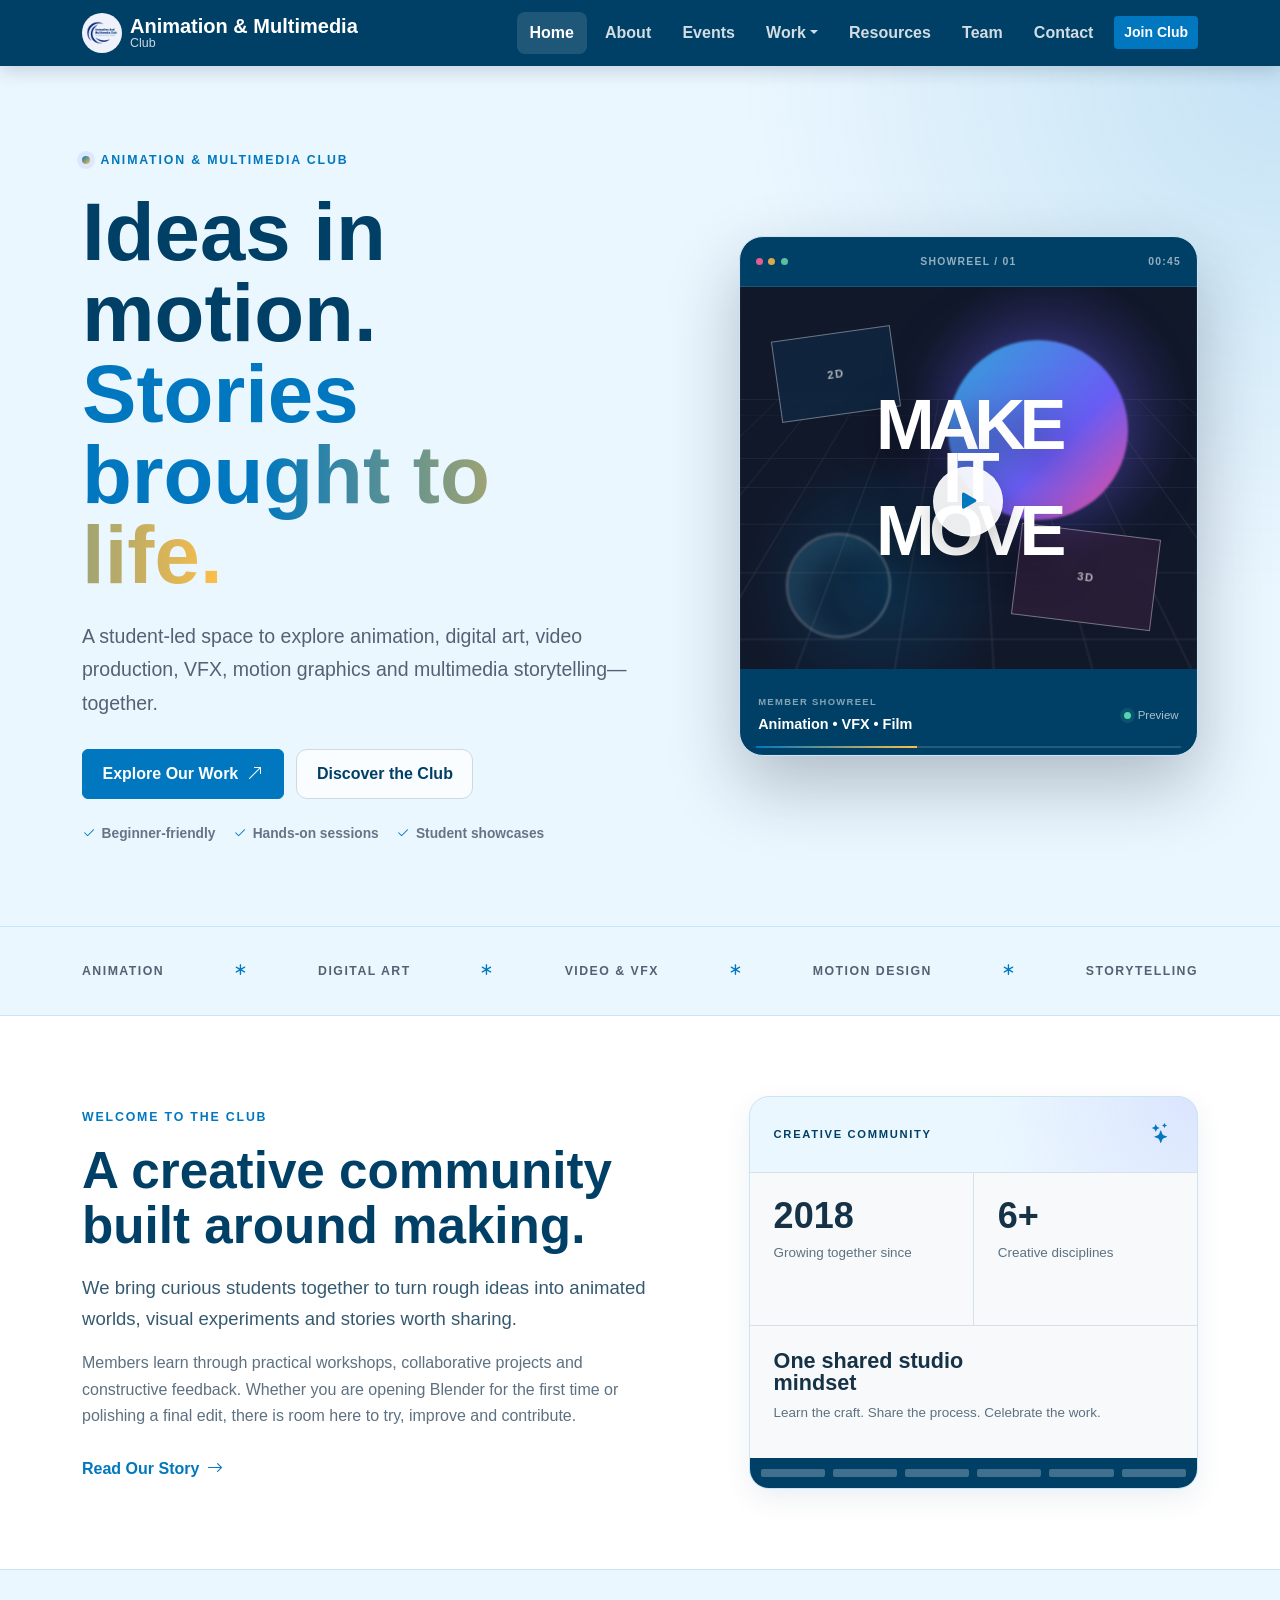
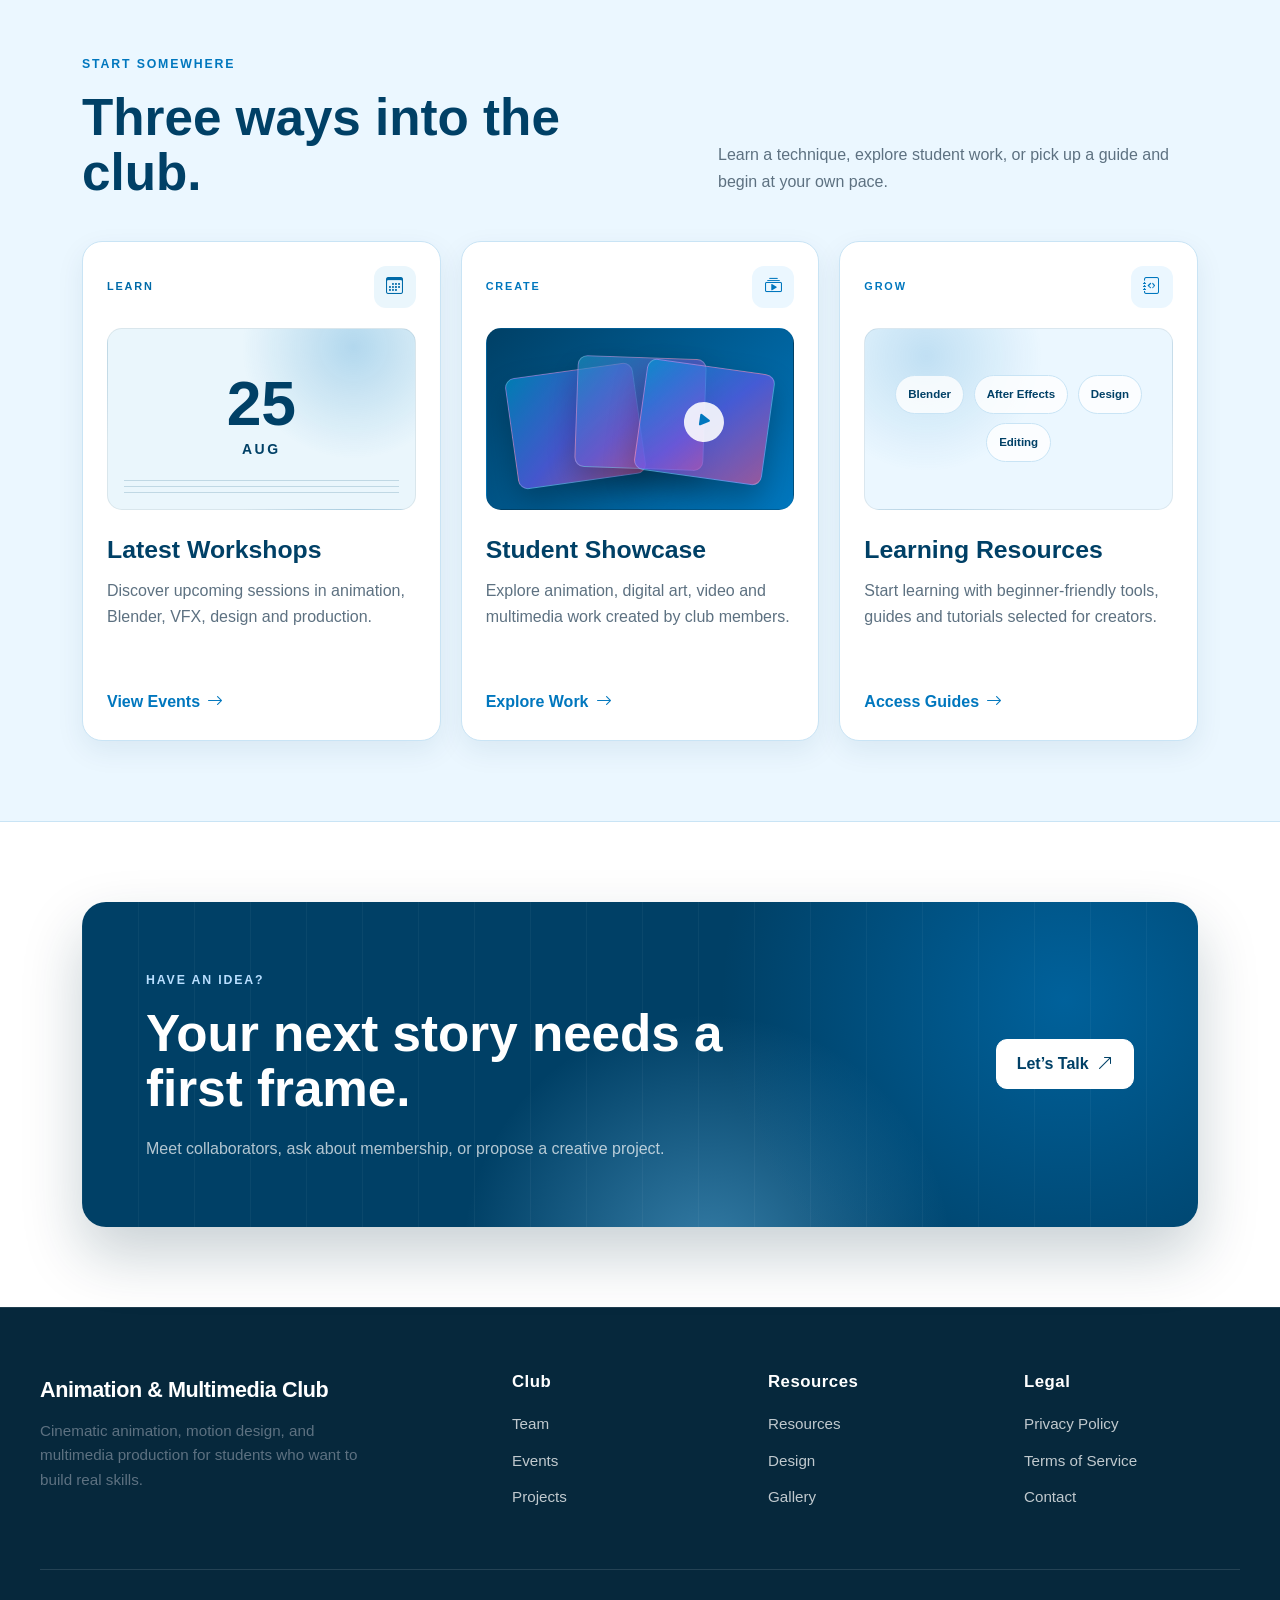
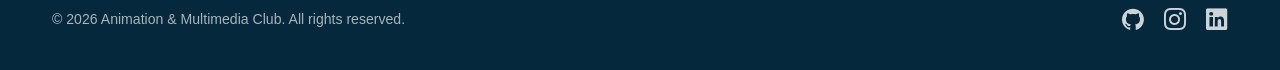
==== commit 85d6e0ba: "Update index.html" ====
--- a/index.html
+++ b/index.html
@@ -16,10 +16,9 @@
 <body class="member-a-page" data-page="home">
   <a class="skip-link" href="#main-content">Skip to main content</a>
 
- <body data-page="team">
   <nav class="navbar navbar-expand-lg navbar-dark club-navbar sticky-top">
     <div class="container">
-      <<a class="navbar-brand d-flex align-items-center gap-2" href="homepage.html">
+      <a class="navbar-brand d-flex align-items-center gap-2" href="index.html">
         <img src="images/logo.jpeg" alt="Logo"
           style="height: 40px; width: 40px; border-radius: 50%; object-fit: cover;">
         <span><strong>Animation &amp; Multimedia</strong><small class="d-block">Club</small></span>
@@ -31,7 +30,7 @@
         </button>
         <div class="collapse navbar-collapse" id="mainNavbar">
           <ul class="navbar-nav ms-auto align-items-lg-center">
-            <li class="nav-item"><a class="nav-link active" aria-current="page" href="homepage.html">Home</a></li>
+            <li class="nav-item"><a class="nav-link active" aria-current="page" href="index.html">Home</a></li>
             <li class="nav-item"><a class="nav-link" href="about.html">About</a></li>
             <li class="nav-item"><a class="nav-link" href="events.html">Events</a></li>
 
--- a/css/style.css
+++ b/css/style.css
@@ -167,16 +167,12 @@
   box-shadow: var(--shadow);
 }
 
-<<<<<<< HEAD
-=======
 /* Center third item in Why Join section on tablet only */
 @media (min-width: 768px) and (max-width: 991.98px) {
   .row > .col-lg-4:last-child {
     margin-left: calc(33.333% - 0.5rem) !important;
   }
 }
-
->>>>>>> origin/main
 .photo-grid {
   display: grid;
   grid-template-columns: repeat(3, minmax(0, 1fr));
@@ -583,10 +579,7 @@
   background: var(--dominant);
 }
 
-<<<<<<< HEAD
 /* Tutorials & Video Covers */
-=======
-/* Tutorial Cards & Preview */
 .tutorial-thumb {
   position: relative;
   min-height: 210px;
@@ -763,7 +756,6 @@
   overflow: hidden;
 }*/
 
->>>>>>> origin/main
 .tutorial-thumb {
   position: relative;
   width: 100%;
@@ -933,11 +925,7 @@
 }
 
 footer {
-<<<<<<< HEAD
   background-color: #06283c;
-=======
-  background-color: #06283c; /* Deep club secondary color */
->>>>>>> origin/main
   color: #ffffff;
   padding: 4rem 1.5rem 2rem;
   border-top: 1px solid rgba(255, 255, 255, 0.1);
@@ -994,11 +982,7 @@
 
 .footer-col a:hover {
   color: #ebf7ff;
-<<<<<<< HEAD
   padding-left: 4px;
-=======
-  padding-left: 4px; /* Subtle nudge on hover */
->>>>>>> origin/main
 }
 
 footer .container {
@@ -1021,11 +1005,7 @@
 }
 
 footer a[aria-label]:hover {
-<<<<<<< HEAD
   color: #0077be;
-=======
-  color: #0077be; /* Accent highlight */
->>>>>>> origin/main
   transform: translateY(-2px);
 }
 
@@ -1801,7 +1781,6 @@
 .quick-link-learn .quick-card-icon { color: #006aa8; }
 .quick-link-learn .quick-card-icon { background: #eaf6fc; }
 .quick-link-create .quick-card-label,
-<<<<<<< HEAD
 .quick-link-create .quick-card-icon,
 .quick-link-grow .quick-card-label,
 .quick-link-grow .quick-card-icon {
@@ -1812,13 +1791,6 @@
 .quick-link-grow .quick-card-icon {
   background: var(--dominant);
 }
-=======
-.quick-link-create .quick-card-icon { color: #5d50e7; }
-.quick-link-create .quick-card-icon { background: #f0edff; }
-.quick-link-grow .quick-card-label,
-.quick-link-grow .quick-card-icon { color: #c33e7d; }
-.quick-link-grow .quick-card-icon { background: #fff0f7; }
->>>>>>> origin/main
 
 .quick-card-visual {
   position: relative;
@@ -2084,11 +2056,7 @@
   padding: 1.2rem;
 }
 
-<<<<<<< HEAD
-.member-a-page .contact-hero-note>i {
-=======
 .contact-hero-note > i {
->>>>>>> origin/main
   display: grid;
   width: 52px;
   height: 52px;
@@ -2728,13 +2696,6 @@
 }
 
 @media (prefers-reduced-motion: reduce) {
-<<<<<<< HEAD
-
-  *,
-  *::before,
-  *::after,
-=======
->>>>>>> origin/main
   .member-a-page *,
   .member-a-page *::before,
   .member-a-page *::after {
@@ -2751,9 +2712,6 @@
     opacity: 1;
     transform: none;
   }
-<<<<<<< HEAD
-}
-=======
 }
 
 .member-a-page :focus-visible {
@@ -3085,6 +3043,153 @@
   display: none;
 }
 
+/* Work pages do not load the homepage reveal script. */
+body[data-page="gallery"] .reveal,
+body[data-page="showcase"] .reveal,
+body[data-page="projects"] .reveal,
+body[data-page="design"] .reveal {
+  opacity: 1;
+  transform: none;
+}
+
+/* Showcase feature and submission cards */
+.featured-card {
+  display: grid;
+  grid-template-columns: minmax(280px, 0.9fr) minmax(0, 1.1fr);
+  overflow: hidden;
+  border: 1px solid var(--border);
+  border-radius: 20px;
+  background: var(--white);
+  box-shadow: var(--shadow);
+}
+
+.featured-media {
+  position: relative;
+  min-height: 420px;
+  overflow: hidden;
+  background: var(--secondary);
+}
+
+.featured-media img {
+  width: 100%;
+  height: 100%;
+  object-fit: cover;
+  display: block;
+}
+
+.eyebrow-pill,
+.gallery-category {
+  position: absolute;
+  z-index: 1;
+  top: 1rem;
+  left: 1rem;
+  padding: 0.35rem 0.65rem;
+  border: 1px solid rgba(255, 255, 255, 0.35);
+  border-radius: 999px;
+  background: rgba(0, 32, 51, 0.78);
+  color: var(--white);
+  font-size: 0.68rem;
+  font-weight: 800;
+  letter-spacing: 0.08em;
+}
+
+.featured-content {
+  display: flex;
+  flex-direction: column;
+  justify-content: center;
+  padding: clamp(1.5rem, 4vw, 3rem);
+}
+
+.featured-content h3 {
+  margin-bottom: 0.45rem;
+}
+
+.featured-byline,
+.gallery-artist {
+  color: var(--muted);
+  font-size: 0.9rem;
+}
+
+.featured-meta {
+  display: grid;
+  gap: 0.7rem;
+  margin: 1.4rem 0;
+  padding: 0;
+  list-style: none;
+}
+
+.featured-meta li {
+  display: flex;
+  gap: 0.7rem;
+  align-items: flex-start;
+}
+
+.featured-meta i {
+  width: 1.25rem;
+  padding-top: 0.2rem;
+  color: var(--accent);
+}
+
+.breakdown {
+  color: var(--muted);
+}
+
+.gallery-grid {
+  display: grid;
+  grid-template-columns: repeat(3, minmax(0, 1fr));
+  gap: 1.5rem;
+}
+
+.gallery-card {
+  overflow: hidden;
+  border: 1px solid var(--border);
+  border-radius: 18px;
+  background: var(--white);
+  box-shadow: 0 10px 28px rgba(0, 64, 102, 0.08);
+  transition: transform 0.25s ease, box-shadow 0.25s ease;
+}
+
+.gallery-card:hover {
+  transform: translateY(-5px);
+  box-shadow: var(--shadow);
+}
+
+.gallery-card[hidden] {
+  display: none;
+}
+
+.gallery-media {
+  position: relative;
+  height: 220px;
+  overflow: hidden;
+  background: var(--secondary);
+}
+
+.gallery-media img {
+  width: 100%;
+  height: 100%;
+  display: block;
+  object-fit: cover;
+  transition: transform 0.35s ease;
+}
+
+.gallery-card:hover .gallery-media img {
+  transform: scale(1.06);
+}
+
+.gallery-body {
+  padding: 1.1rem 1.25rem 1.3rem;
+}
+
+.gallery-body h3 {
+  margin: 0 0 0.2rem;
+  font-size: 1.05rem;
+}
+
+.gallery-body p {
+  margin: 0;
+}
+
 /* Larger project cards for projects.html */
 .project-grid {
   display: grid;
@@ -3208,4 +3313,23 @@
   opacity: 1;
   text-decoration: underline;
 }
->>>>>>> origin/main
+
+@media (max-width: 991.98px) {
+  .gallery-grid {
+    grid-template-columns: repeat(2, minmax(0, 1fr));
+  }
+}
+
+@media (max-width: 767.98px) {
+  .featured-card {
+    grid-template-columns: 1fr;
+  }
+
+  .featured-media {
+    min-height: 300px;
+  }
+
+  .gallery-grid {
+    grid-template-columns: 1fr;
+  }
+}
